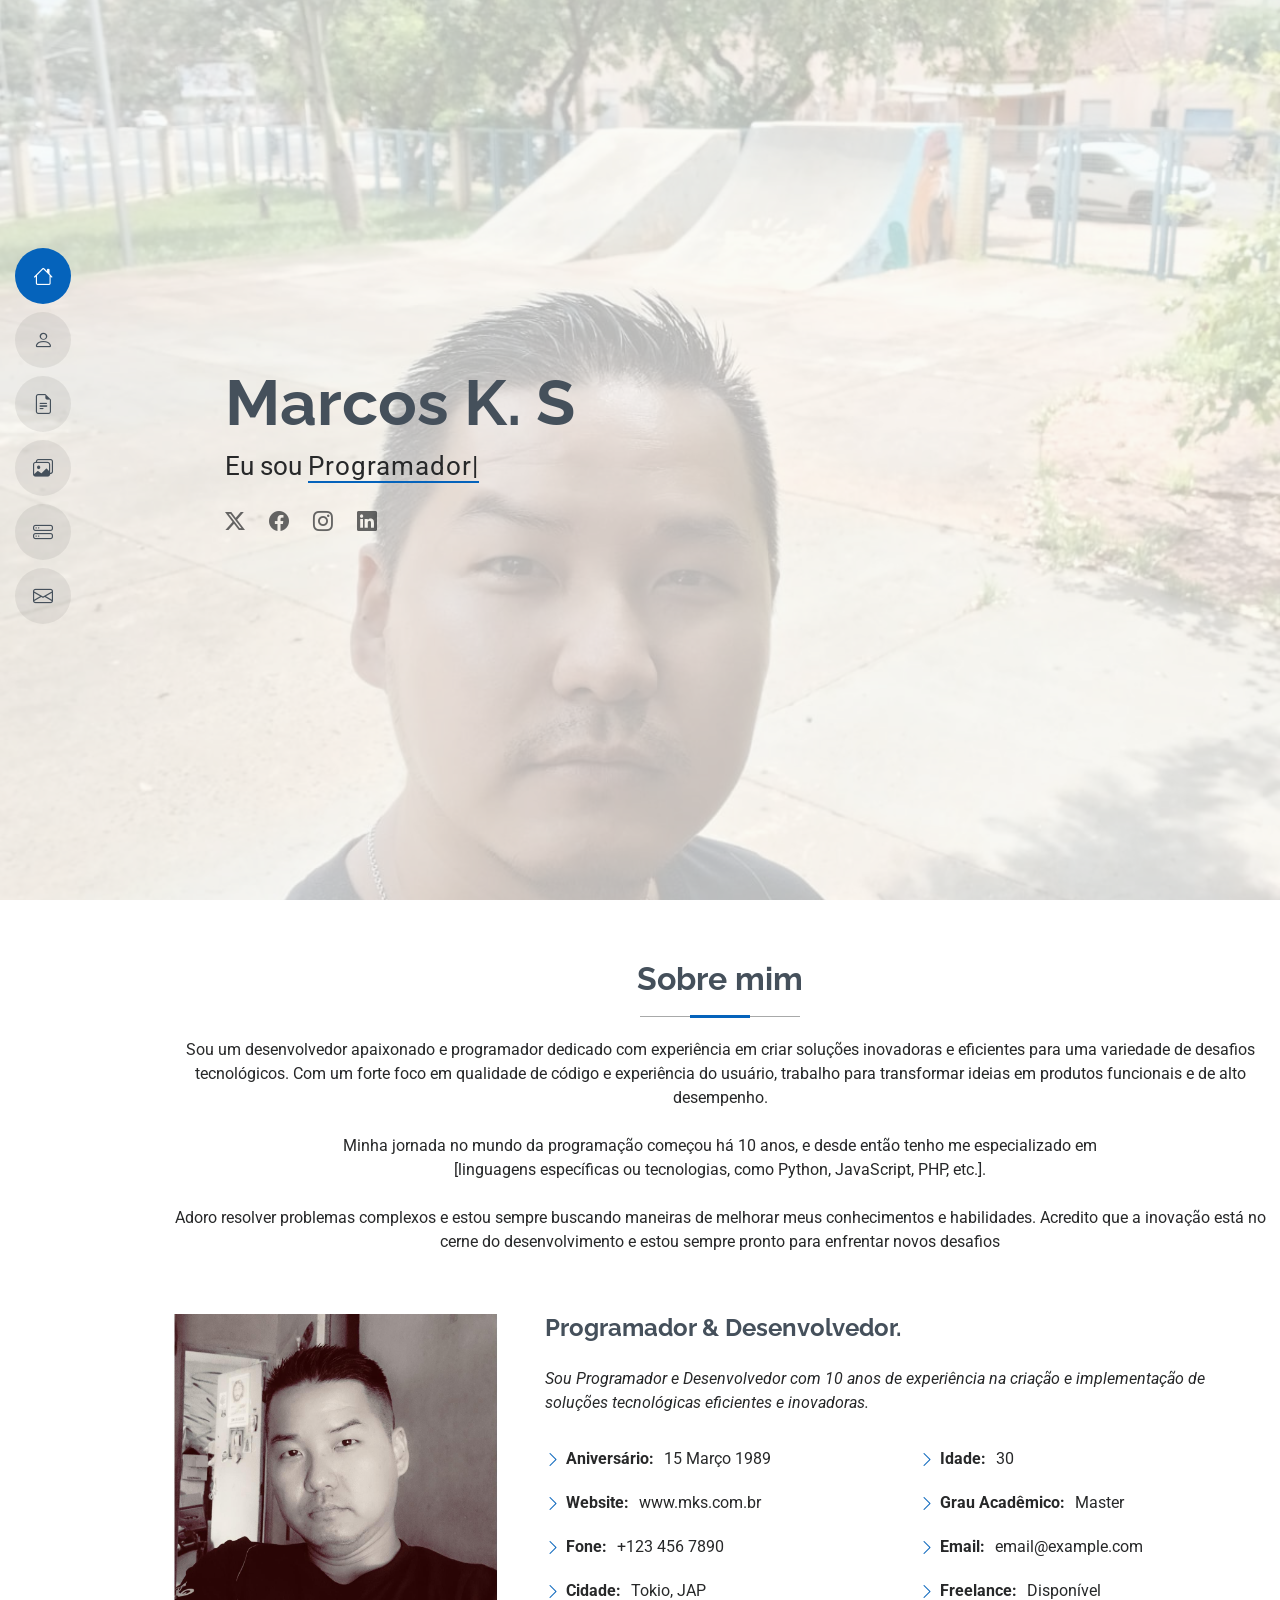
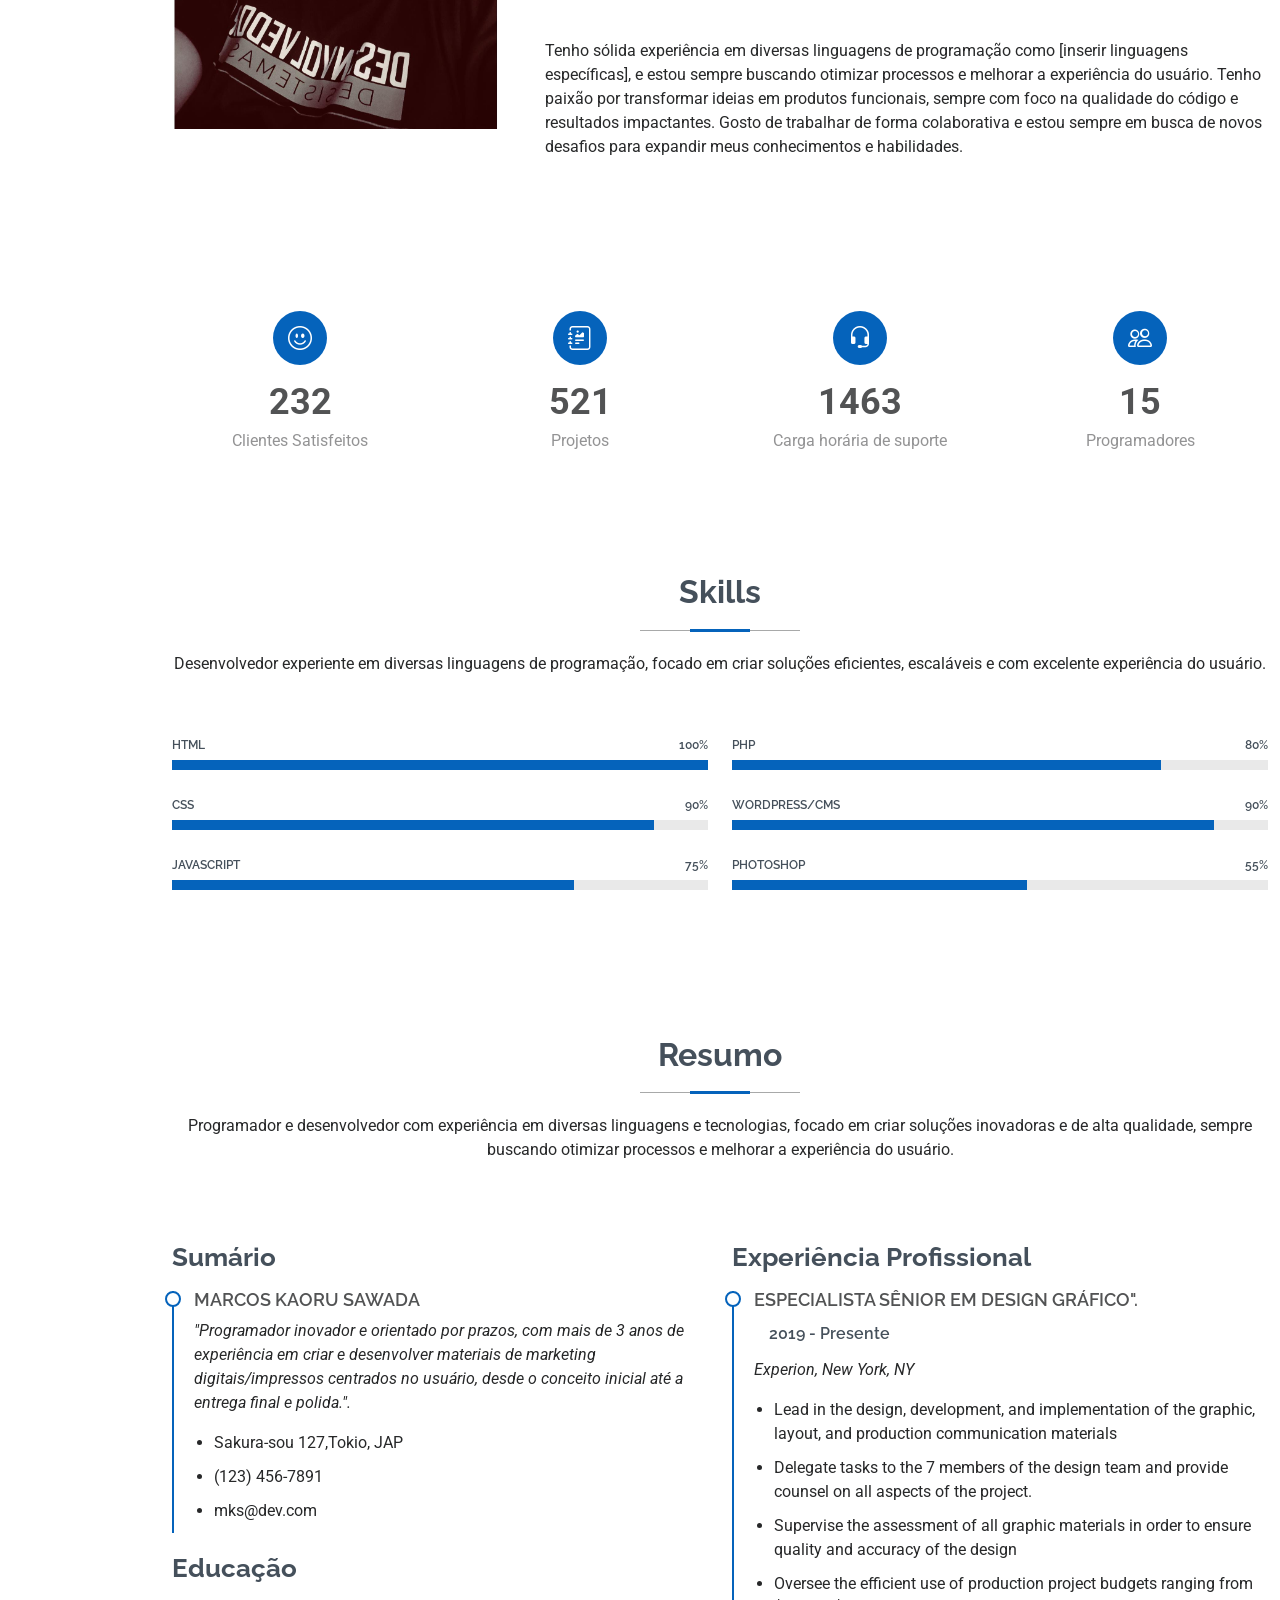
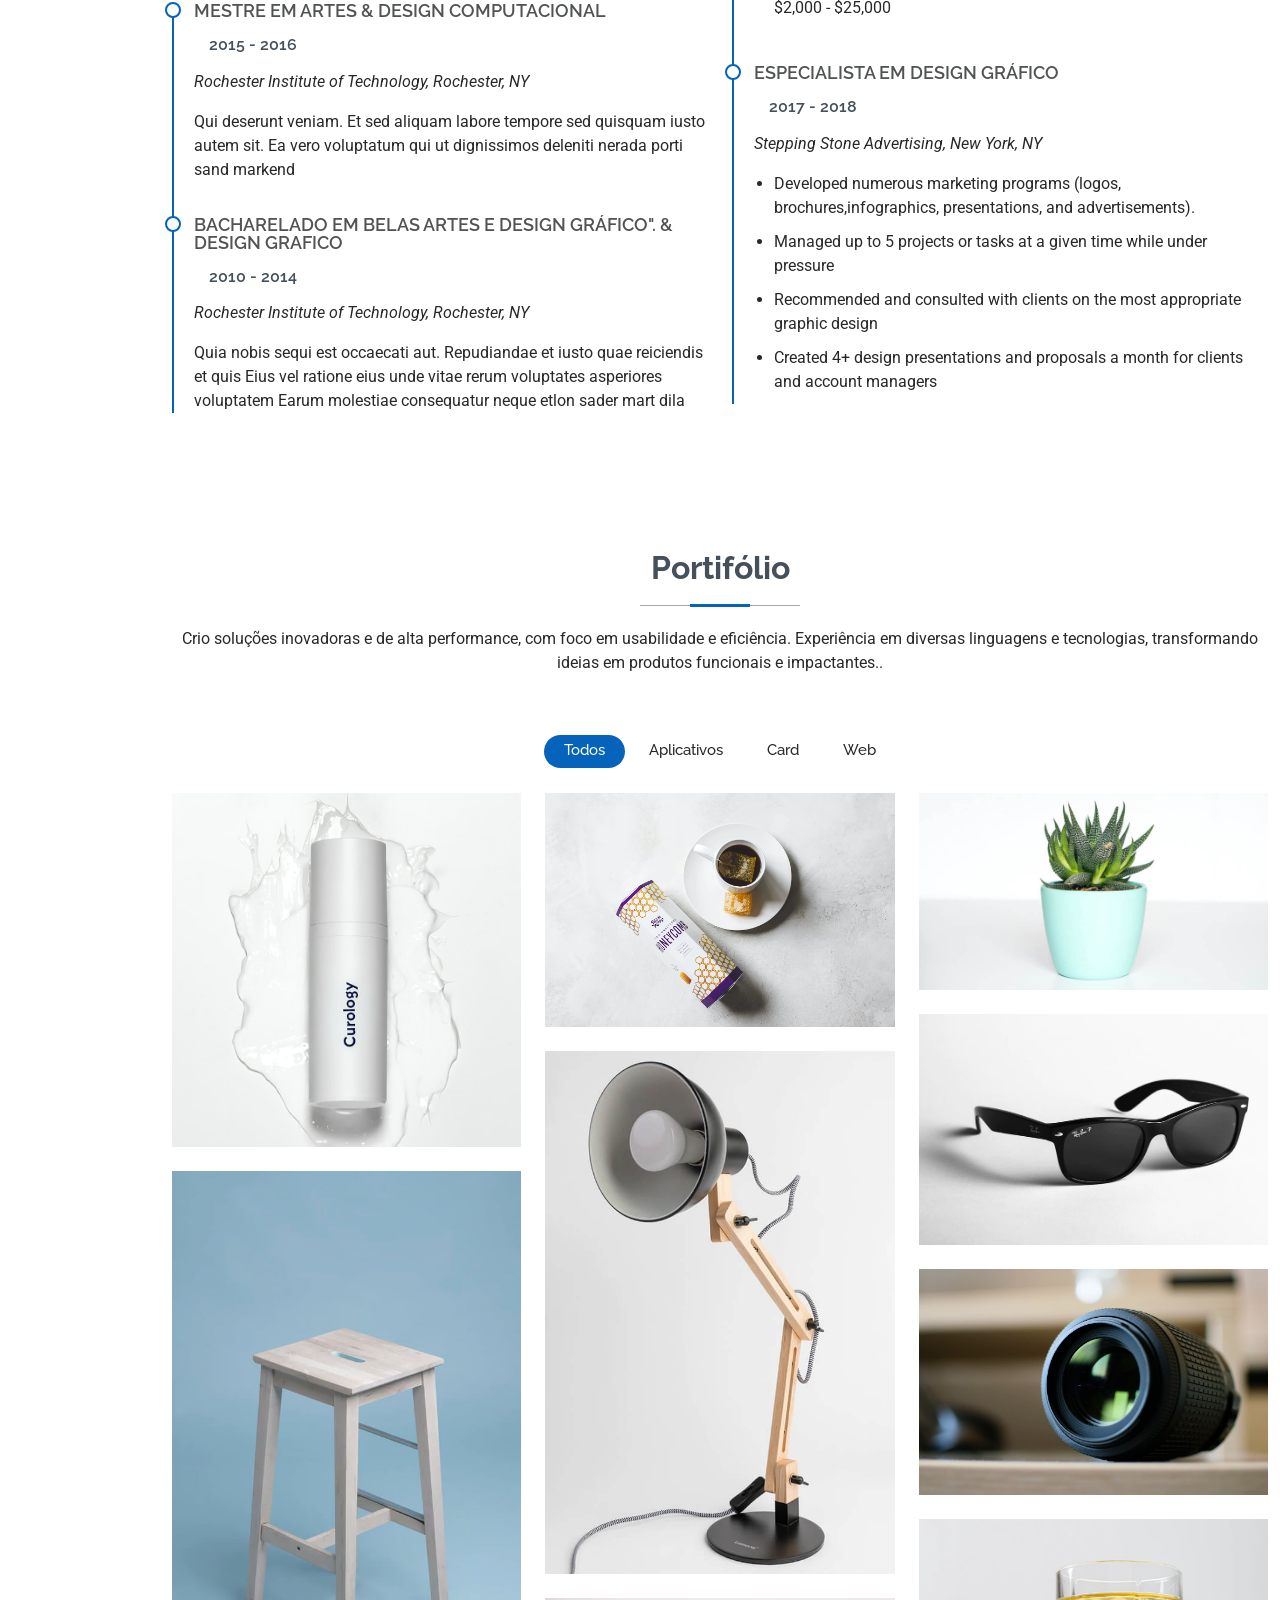
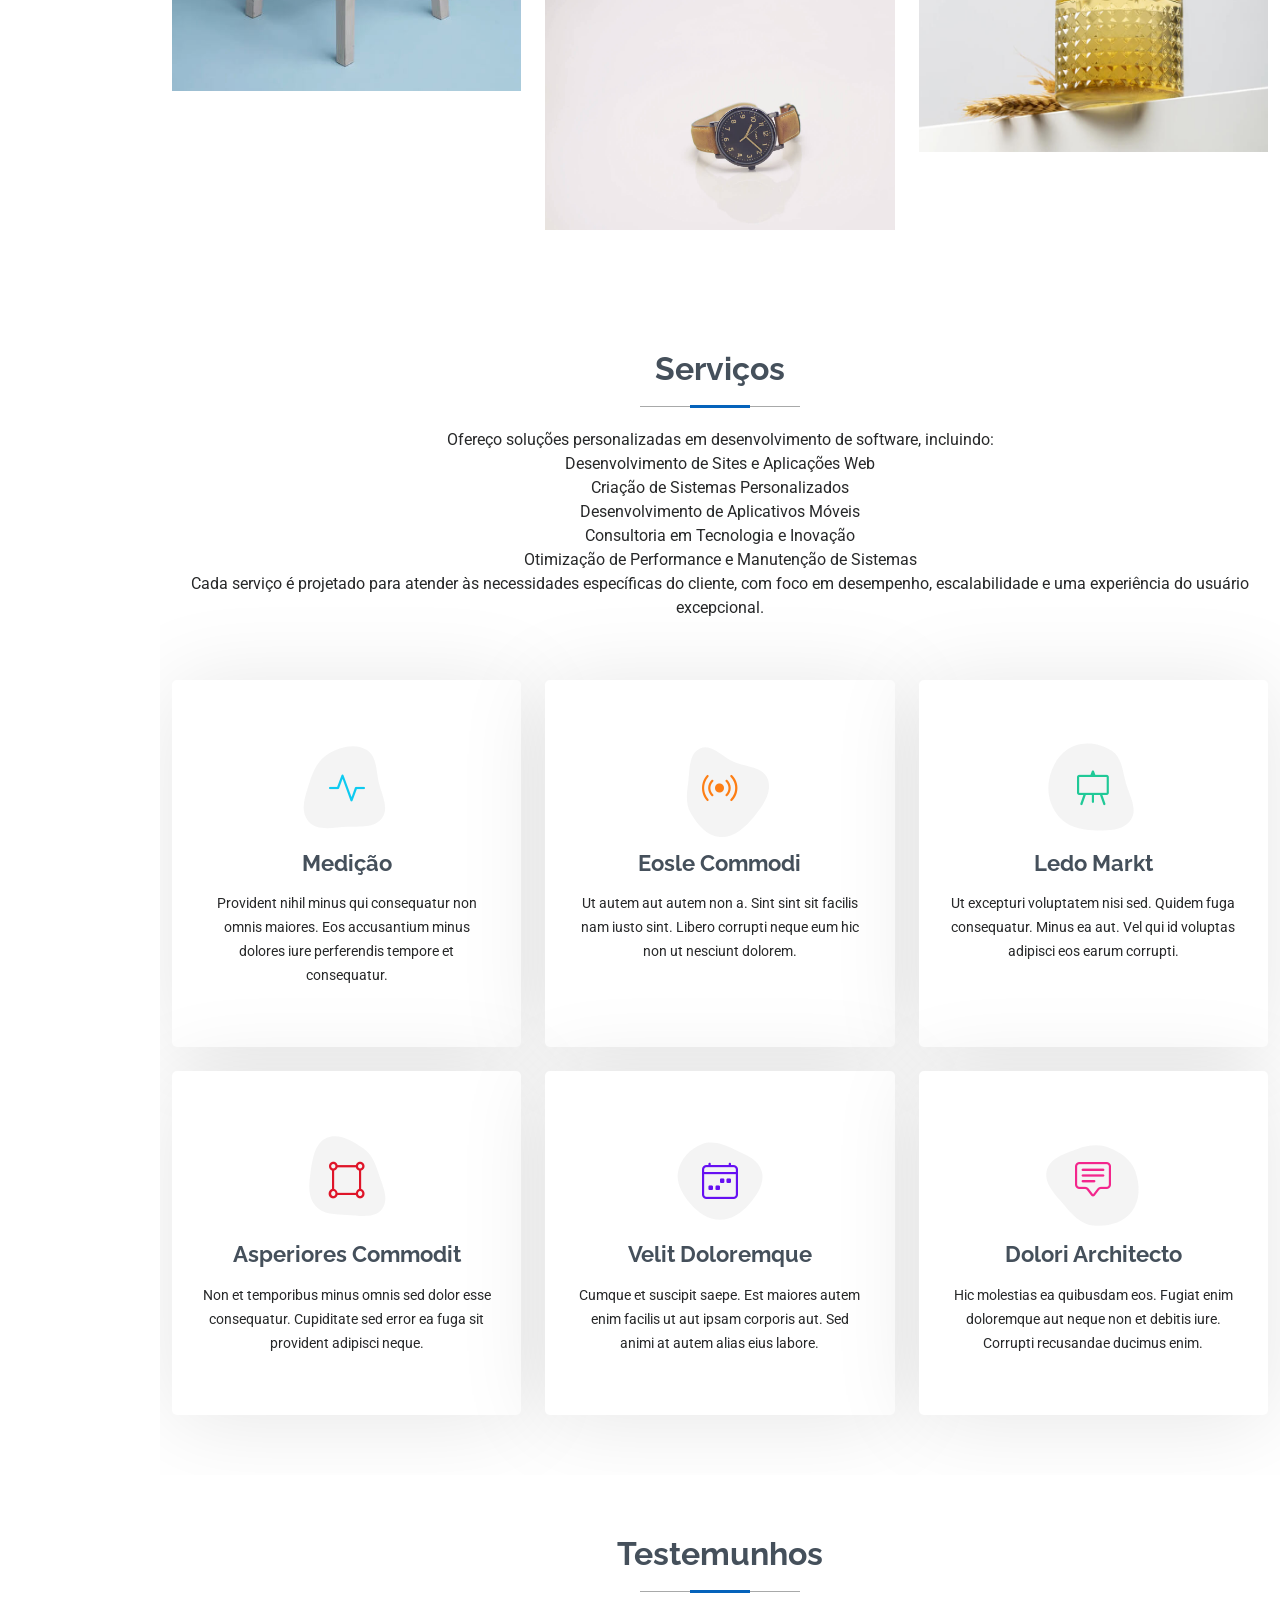
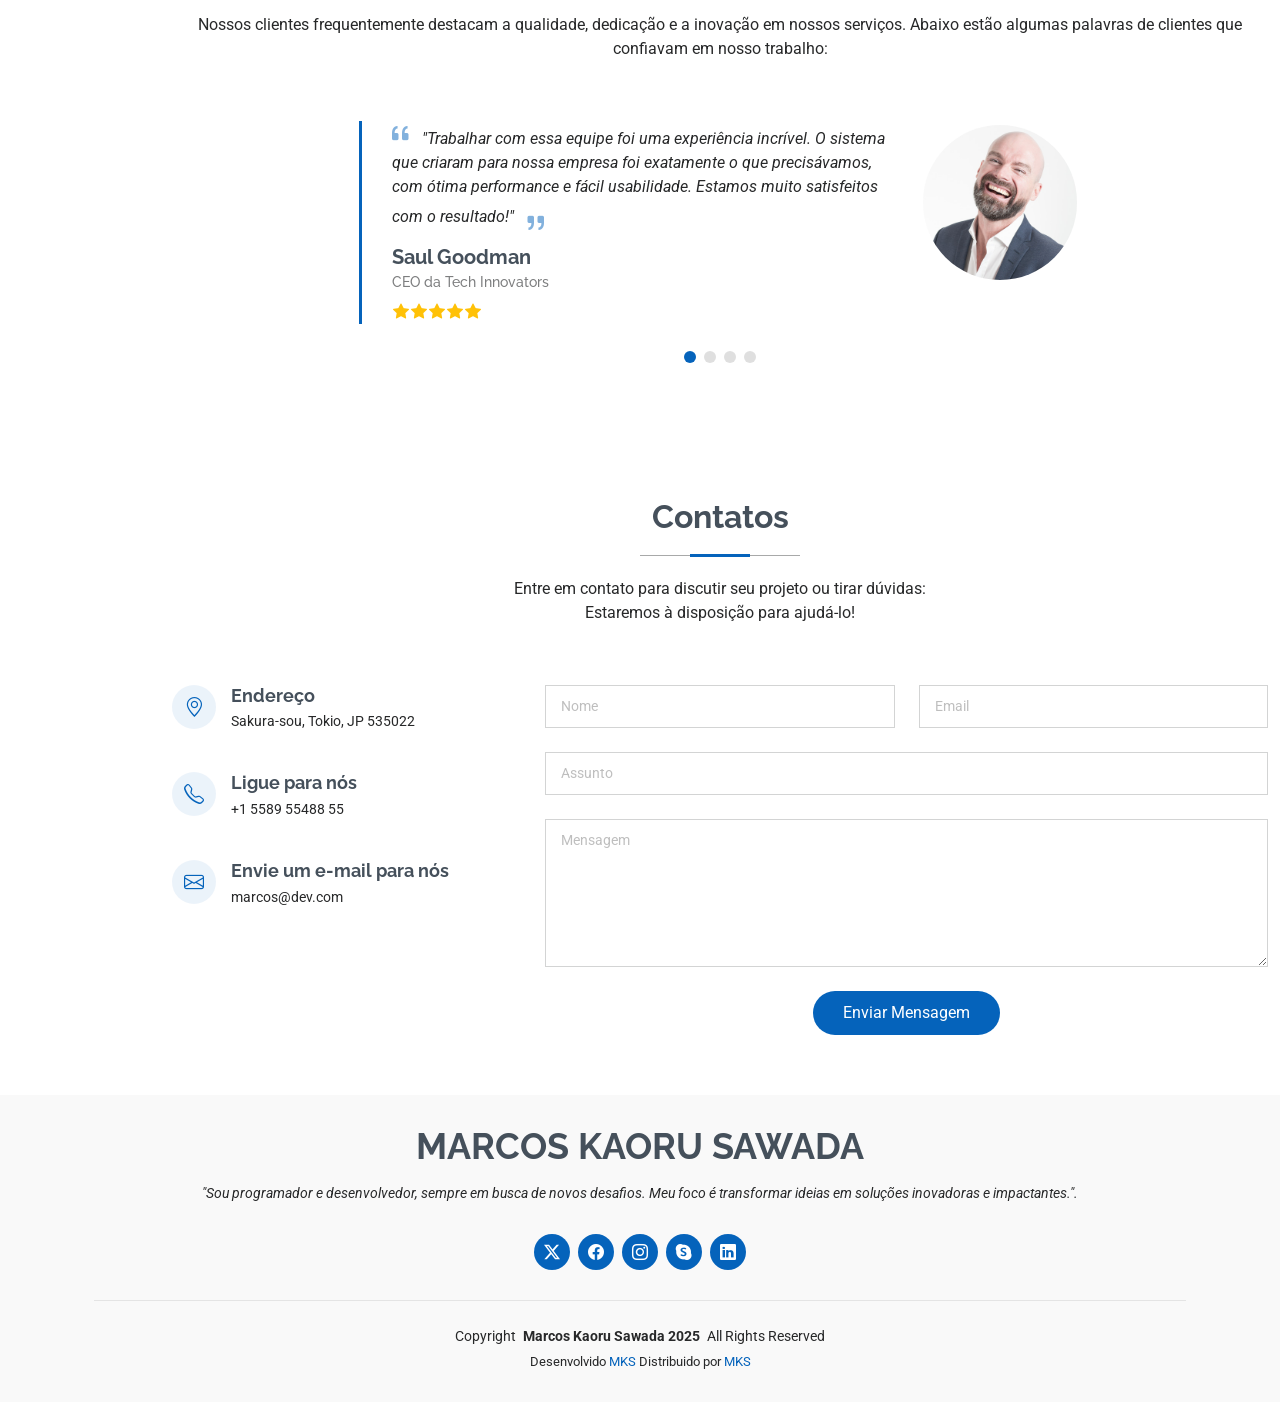
==== index.html @ 8cbbb72e "portifólio" ====
<!DOCTYPE html>
<html lang="en">

<head>
  <meta charset="utf-8">
  <meta content="width=device-width, initial-scale=1.0" name="viewport">
  <title>Index - MyResume Bootstrap Template</title>
  <meta content="" name="description">
  <meta content="" name="keywords">

  <!-- Favicons -->
  <link href="assets/img/favicon.png" rel="icon">
  <link href="assets/img/apple-touch-icon.png" rel="apple-touch-icon">

  <!-- Fonts -->
  <link href="https://fonts.googleapis.com" rel="preconnect">
  <link href="https://fonts.gstatic.com" rel="preconnect" crossorigin>
  <link href="https://fonts.googleapis.com/css2?family=Roboto:ital,wght@0,100;0,300;0,400;0,500;0,700;0,900;1,100;1,300;1,400;1,500;1,700;1,900&family=Poppins:ital,wght@0,100;0,200;0,300;0,400;0,500;0,600;0,700;0,800;0,900;1,100;1,200;1,300;1,400;1,500;1,600;1,700;1,800;1,900&family=Raleway:ital,wght@0,100;0,200;0,300;0,400;0,500;0,600;0,700;0,800;0,900;1,100;1,200;1,300;1,400;1,500;1,600;1,700;1,800;1,900&display=swap" rel="stylesheet">

  <!-- Vendor CSS Files -->
  <link href="assets/vendor/bootstrap/css/bootstrap.min.css" rel="stylesheet">
  <link href="assets/vendor/bootstrap-icons/bootstrap-icons.css" rel="stylesheet">
  <link href="assets/vendor/aos/aos.css" rel="stylesheet">
  <link href="assets/vendor/glightbox/css/glightbox.min.css" rel="stylesheet">
  <link href="assets/vendor/swiper/swiper-bundle.min.css" rel="stylesheet">

  <!-- Main CSS File -->
  <link href="assets/css/main.css" rel="stylesheet">

  <!-- =======================================================
  * Template Name: MyResume
  * Template URL: https://bootstrapmade.com/free-html-bootstrap-template-my-resume/
  * Updated: Jun 29 2024 with Bootstrap v5.3.3
  * Author: BootstrapMade.com
  * License: https://bootstrapmade.com/license/
  ======================================================== -->
</head>

<body class="index-page">

  <header id="header" class="header d-flex flex-column justify-content-center">

    <i class="header-toggle d-xl-none bi bi-list"></i>

    <nav id="navmenu" class="navmenu">
      <ul>
        <li><a href="#hero" class="active"><i class="bi bi-house navicon"></i><span>Inicio</span></a></li>
        <li><a href="#about"><i class="bi bi-person navicon"></i><span>Sobre</span></a></li>
        <li><a href="#resume"><i class="bi bi-file-earmark-text navicon"></i><span>Resumo</span></a></li>
        <li><a href="#portfolio"><i class="bi bi-images navicon"></i><span>Portifólio</span></a></li>
        <li><a href="#services"><i class="bi bi-hdd-stack navicon"></i><span>Serviços</span></a></li>
        <li><a href="#contact"><i class="bi bi-envelope navicon"></i><span>Contato</span></a></li>
      </ul>
    </nav>

  </header>

  <main class="main">

    <!-- Hero Section -->
    <section id="hero" class="hero section light-background">

      <!-- <img src="assets/img/hero-bg.jpg" alt=""> -->
      <img src="assets/img/6b2b930c-5bd4-4581-b3e0-b7bd6694814c.jfif" alt="">

      <div class="container" data-aos="zoom-out">
        <div class="row justify-content-center">
          <div class="col-lg-9">
            <h2>Marcos K. S</h2>
            <p>Eu sou <span class="typed" data-typed-items="Programador, Desenvolvedor, Engenheiro e Arquiteto de Software, Especialista em Inteligência Artificial">Designer</span><span class="typed-cursor typed-cursor--blink" aria-hidden="true"></span></p>
            <div class="social-links">
              <a href="#"><i class="bi bi-twitter-x"></i></a>
              <a href="#"><i class="bi bi-facebook"></i></a>
              <a href="#"><i class="bi bi-instagram"></i></a>
              <a href="#"><i class="bi bi-linkedin"></i></a>
            </div>
          </div>
        </div>
      </div>

    </section><!-- /Hero Section -->

    <!-- About Section -->
    <section id="about" class="about section">

      <!-- Section Title -->
      <div class="container section-title" data-aos="fade-up">
        <h2>Sobre mim</h2>
        <p>Sou um desenvolvedor apaixonado e programador dedicado com experiência em criar soluções inovadoras e eficientes para uma variedade de desafios tecnológicos. Com um forte foco em qualidade de código e experiência do usuário, trabalho para transformar ideias em produtos funcionais e de alto desempenho.

          <br><br>Minha jornada no mundo da programação começou há 10 anos, e desde então tenho me especializado em<br> [linguagens específicas ou tecnologias, como Python, JavaScript, PHP, etc.]. 
          <br><br>Adoro resolver problemas complexos e estou sempre buscando maneiras de melhorar meus conhecimentos e habilidades. Acredito que a inovação está no cerne do desenvolvimento e estou sempre pronto para enfrentar novos desafios</p>
      </div><!-- End Section Title -->

      <div class="container" data-aos="fade-up" data-aos-delay="100">

        <div class="row gy-4 justify-content-center">
          <div class="col-lg-4">
            <img src="assets/img/5bb7c355-c2b0-490b-9c5a-265a04ff4821.jfif" class="img-fluid" alt="">
          </div>
          <div class="col-lg-8 content">
            <h2>Programador &amp; Desenvolvedor.</h2>
            <p class="fst-italic py-3">
              Sou Programador e Desenvolvedor com 10 anos de experiência na criação e implementação de soluções tecnológicas eficientes e inovadoras.
            </p>
            <div class="row">
              <div class="col-lg-6">
                <ul>
                  <li><i class="bi bi-chevron-right"></i> <strong>Aniversário:</strong> <span>15 Março 1989</span></li>
                  <li><i class="bi bi-chevron-right"></i> <strong>Website:</strong> <span>www.mks.com.br</span></li>
                  <li><i class="bi bi-chevron-right"></i> <strong>Fone:</strong> <span>+123 456 7890</span></li>
                  <li><i class="bi bi-chevron-right"></i> <strong>Cidade:</strong> <span>Tokio, JAP</span></li>
                </ul>
              </div>
              <div class="col-lg-6">
                <ul>
                  <li><i class="bi bi-chevron-right"></i> <strong>Idade:</strong> <span>30</span></li>
                  <li><i class="bi bi-chevron-right"></i> <strong>Grau Acadêmico:</strong> <span>Master</span></li>
                  <li><i class="bi bi-chevron-right"></i> <strong>Email:</strong> <span>email@example.com</span></li>
                  <li><i class="bi bi-chevron-right"></i> <strong>Freelance:</strong> <span>Disponível</span></li>
                </ul>
              </div>
            </div>
            <p class="py-3">
              Tenho sólida experiência em diversas linguagens de programação como [inserir linguagens específicas], e estou sempre buscando otimizar processos e melhorar a experiência do usuário. Tenho paixão por transformar ideias em produtos funcionais, sempre com foco na qualidade do código e resultados impactantes. Gosto de trabalhar de forma colaborativa e estou sempre em busca de novos desafios para expandir meus conhecimentos e habilidades.
            </p>
          </div>
        </div>

      </div>

    </section><!-- /About Section -->

    <!-- Stats Section -->
    <section id="stats" class="stats section">

      <div class="container" data-aos="fade-up" data-aos-delay="100">

        <div class="row gy-4">

          <div class="col-lg-3 col-md-6 d-flex flex-column align-items-center">
            <i class="bi bi-emoji-smile"></i>
            <div class="stats-item">
              <span data-purecounter-start="0" data-purecounter-end="232" data-purecounter-duration="1" class="purecounter"></span>
              <p>Clientes Satisfeitos</p>
            </div>
          </div><!-- End Stats Item -->

          <div class="col-lg-3 col-md-6 d-flex flex-column align-items-center">
            <i class="bi bi-journal-richtext"></i>
            <div class="stats-item">
              <span data-purecounter-start="0" data-purecounter-end="521" data-purecounter-duration="1" class="purecounter"></span>
              <p>Projetos</p>
            </div>
          </div><!-- End Stats Item -->

          <div class="col-lg-3 col-md-6 d-flex flex-column align-items-center">
            <i class="bi bi-headset"></i>
            <div class="stats-item">
              <span data-purecounter-start="0" data-purecounter-end="1463" data-purecounter-duration="1" class="purecounter"></span>
              <p>Carga horária de suporte</p>
            </div>
          </div><!-- End Stats Item -->

          <div class="col-lg-3 col-md-6 d-flex flex-column align-items-center">
            <i class="bi bi-people"></i>
            <div class="stats-item">
              <span data-purecounter-start="0" data-purecounter-end="15" data-purecounter-duration="1" class="purecounter"></span>
              <p>Programadores</p>
            </div>
          </div><!-- End Stats Item -->

        </div>

      </div>

    </section><!-- /Stats Section -->

    <!-- Skills Section -->
    <section id="skills" class="skills section">

      <!-- Section Title -->
      <div class="container section-title" data-aos="fade-up">
        <h2>Skills</h2>
        <p>Desenvolvedor experiente em diversas linguagens de programação, focado em criar soluções eficientes, escaláveis e com excelente experiência do usuário.</p>
      </div><!-- End Section Title -->

      <div class="container" data-aos="fade-up" data-aos-delay="100">

        <div class="row skills-content skills-animation">

          <div class="col-lg-6">

            <div class="progress">
              <span class="skill"><span>HTML</span> <i class="val">100%</i></span>
              <div class="progress-bar-wrap">
                <div class="progress-bar" role="progressbar" aria-valuenow="100" aria-valuemin="0" aria-valuemax="100"></div>
              </div>
            </div><!-- End Skills Item -->

            <div class="progress">
              <span class="skill"><span>CSS</span> <i class="val">90%</i></span>
              <div class="progress-bar-wrap">
                <div class="progress-bar" role="progressbar" aria-valuenow="90" aria-valuemin="0" aria-valuemax="100"></div>
              </div>
            </div><!-- End Skills Item -->

            <div class="progress">
              <span class="skill"><span>JavaScript</span> <i class="val">75%</i></span>
              <div class="progress-bar-wrap">
                <div class="progress-bar" role="progressbar" aria-valuenow="75" aria-valuemin="0" aria-valuemax="100"></div>
              </div>
            </div><!-- End Skills Item -->

          </div>

          <div class="col-lg-6">

            <div class="progress">
              <span class="skill"><span>PHP</span> <i class="val">80%</i></span>
              <div class="progress-bar-wrap">
                <div class="progress-bar" role="progressbar" aria-valuenow="80" aria-valuemin="0" aria-valuemax="100"></div>
              </div>
            </div><!-- End Skills Item -->

            <div class="progress">
              <span class="skill"><span>WordPress/CMS</span> <i class="val">90%</i></span>
              <div class="progress-bar-wrap">
                <div class="progress-bar" role="progressbar" aria-valuenow="90" aria-valuemin="0" aria-valuemax="100"></div>
              </div>
            </div><!-- End Skills Item -->

            <div class="progress">
              <span class="skill"><span>Photoshop</span> <i class="val">55%</i></span>
              <div class="progress-bar-wrap">
                <div class="progress-bar" role="progressbar" aria-valuenow="55" aria-valuemin="0" aria-valuemax="100"></div>
              </div>
            </div><!-- End Skills Item -->

          </div>

        </div>

      </div>

    </section><!-- /Skills Section -->

    <!-- Resume Section -->
    <section id="resume" class="resume section">

      <!-- Section Title -->
      <div class="container section-title" data-aos="fade-up">
        <h2>Resumo</h2>
        <p>Programador e desenvolvedor com experiência em diversas linguagens e tecnologias, focado em criar soluções inovadoras e de alta qualidade, sempre buscando otimizar processos e melhorar a experiência do usuário.</p>
      </div><!-- End Section Title -->

      <div class="container">

        <div class="row">

          <div class="col-lg-6" data-aos="fade-up" data-aos-delay="100">
            <h3 class="resume-title">Sumário</h3>

            <div class="resume-item pb-0">
              <h4>Marcos Kaoru Sawada</h4>
              <p><em>"Programador inovador e orientado por prazos, com mais de 3 anos de experiência em criar e desenvolver materiais de marketing digitais/impressos centrados no usuário, desde o conceito inicial até a entrega final e polida.".</em></p>
              <ul>
                <li>Sakura-sou 127,Tokio, JAP</li>
                <li>(123) 456-7891</li>
                <li>mks@dev.com</li>
              </ul>
            </div><!-- Edn Resume Item -->

            <h3 class="resume-title">Educação</h3>
            <div class="resume-item">
              <h4>Mestre em Artes &amp; Design Computacional</h4>
              <h5>2015 - 2016</h5>
              <p><em>Rochester Institute of Technology, Rochester, NY</em></p>
              <p>Qui deserunt veniam. Et sed aliquam labore tempore sed quisquam iusto autem sit. Ea vero voluptatum qui ut dignissimos deleniti nerada porti sand markend</p>
            </div><!-- Edn Resume Item -->

            <div class="resume-item">
              <h4>Bacharelado em Belas Artes e Design Gráfico". &amp; Design Grafico</h4>
              <h5>2010 - 2014</h5>
              <p><em>Rochester Institute of Technology, Rochester, NY</em></p>
              <p>Quia nobis sequi est occaecati aut. Repudiandae et iusto quae reiciendis et quis Eius vel ratione eius unde vitae rerum voluptates asperiores voluptatem Earum molestiae consequatur neque etlon sader mart dila</p>
            </div><!-- Edn Resume Item -->

          </div>

          <div class="col-lg-6" data-aos="fade-up" data-aos-delay="200">
            <h3 class="resume-title">Experiência Profissional</h3>
            <div class="resume-item">
              <h4>Especialista Sênior em Design Gráfico".</h4>
              <h5>2019 - Presente</h5>
              <p><em>Experion, New York, NY </em></p>
              <ul>
                <li>Lead in the design, development, and implementation of the graphic, layout, and production communication materials</li>
                <li>Delegate tasks to the 7 members of the design team and provide counsel on all aspects of the project. </li>
                <li>Supervise the assessment of all graphic materials in order to ensure quality and accuracy of the design</li>
                <li>Oversee the efficient use of production project budgets ranging from $2,000 - $25,000</li>
              </ul>
            </div><!-- Edn Resume Item -->

            <div class="resume-item">
              <h4>Especialista em Design Gráfico</h4>
              <h5>2017 - 2018</h5>
              <p><em>Stepping Stone Advertising, New York, NY</em></p>
              <ul>
                <li>Developed numerous marketing programs (logos, brochures,infographics, presentations, and advertisements).</li>
                <li>Managed up to 5 projects or tasks at a given time while under pressure</li>
                <li>Recommended and consulted with clients on the most appropriate graphic design</li>
                <li>Created 4+ design presentations and proposals a month for clients and account managers</li>
              </ul>
            </div><!-- Edn Resume Item -->

          </div>

        </div>

      </div>

    </section><!-- /Resume Section -->

    <!-- Portfolio Section -->
    <section id="portfolio" class="portfolio section">

      <!-- Section Title -->
      <div class="container section-title" data-aos="fade-up">
        <h2>Portifólio</h2>
        <p>Crio soluções inovadoras e de alta performance, com foco em usabilidade e eficiência. Experiência em diversas linguagens e tecnologias, transformando ideias em produtos funcionais e impactantes..</p>
      </div><!-- End Section Title -->

      <div class="container">

        <div class="isotope-layout" data-default-filter="*" data-layout="masonry" data-sort="original-order">

          <ul class="portfolio-filters isotope-filters" data-aos="fade-up" data-aos-delay="100">
            <li data-filter="*" class="filter-active">Todos</li>
            <li data-filter=".filter-app">Aplicativos</li>
            <li data-filter=".filter-product">Card</li>
            <li data-filter=".filter-branding">Web</li>
          </ul><!-- End Portfolio Filters -->

          <div class="row gy-4 isotope-container" data-aos="fade-up" data-aos-delay="200">

            <div class="col-lg-4 col-md-6 portfolio-item isotope-item filter-app">
              <img src="assets/img/masonry-portfolio/masonry-portfolio-1.jpg" class="img-fluid" alt="">
              <div class="portfolio-info">
                <h4>App 1</h4>
                <p>Lorem ipsum, dolor sit</p>
                <a href="assets/img/masonry-portfolio/masonry-portfolio-1.jpg" title="App 1" data-gallery="portfolio-gallery-app" class="glightbox preview-link"><i class="bi bi-zoom-in"></i></a>
                <a href="portfolio-details.html" title="More Details" class="details-link"><i class="bi bi-link-45deg"></i></a>
              </div>
            </div><!-- End Portfolio Item -->

            <div class="col-lg-4 col-md-6 portfolio-item isotope-item filter-product">
              <img src="assets/img/masonry-portfolio/masonry-portfolio-2.jpg" class="img-fluid" alt="">
              <div class="portfolio-info">
                <h4>Product 1</h4>
                <p>Lorem ipsum, dolor sit</p>
                <a href="assets/img/masonry-portfolio/masonry-portfolio-2.jpg" title="Product 1" data-gallery="portfolio-gallery-product" class="glightbox preview-link"><i class="bi bi-zoom-in"></i></a>
                <a href="portfolio-details.html" title="More Details" class="details-link"><i class="bi bi-link-45deg"></i></a>
              </div>
            </div><!-- End Portfolio Item -->

            <div class="col-lg-4 col-md-6 portfolio-item isotope-item filter-branding">
              <img src="assets/img/masonry-portfolio/masonry-portfolio-3.jpg" class="img-fluid" alt="">
              <div class="portfolio-info">
                <h4>Branding 1</h4>
                <p>Lorem ipsum, dolor sit</p>
                <a href="assets/img/masonry-portfolio/masonry-portfolio-3.jpg" title="Branding 1" data-gallery="portfolio-gallery-branding" class="glightbox preview-link"><i class="bi bi-zoom-in"></i></a>
                <a href="portfolio-details.html" title="More Details" class="details-link"><i class="bi bi-link-45deg"></i></a>
              </div>
            </div><!-- End Portfolio Item -->

            <div class="col-lg-4 col-md-6 portfolio-item isotope-item filter-app">
              <img src="assets/img/masonry-portfolio/masonry-portfolio-4.jpg" class="img-fluid" alt="">
              <div class="portfolio-info">
                <h4>App 2</h4>
                <p>Lorem ipsum, dolor sit</p>
                <a href="assets/img/masonry-portfolio/masonry-portfolio-4.jpg" title="App 2" data-gallery="portfolio-gallery-app" class="glightbox preview-link"><i class="bi bi-zoom-in"></i></a>
                <a href="portfolio-details.html" title="More Details" class="details-link"><i class="bi bi-link-45deg"></i></a>
              </div>
            </div><!-- End Portfolio Item -->

            <div class="col-lg-4 col-md-6 portfolio-item isotope-item filter-product">
              <img src="assets/img/masonry-portfolio/masonry-portfolio-5.jpg" class="img-fluid" alt="">
              <div class="portfolio-info">
                <h4>Product 2</h4>
                <p>Lorem ipsum, dolor sit</p>
                <a href="assets/img/masonry-portfolio/masonry-portfolio-5.jpg" title="Product 2" data-gallery="portfolio-gallery-product" class="glightbox preview-link"><i class="bi bi-zoom-in"></i></a>
                <a href="portfolio-details.html" title="More Details" class="details-link"><i class="bi bi-link-45deg"></i></a>
              </div>
            </div><!-- End Portfolio Item -->

            <div class="col-lg-4 col-md-6 portfolio-item isotope-item filter-branding">
              <img src="assets/img/masonry-portfolio/masonry-portfolio-6.jpg" class="img-fluid" alt="">
              <div class="portfolio-info">
                <h4>Branding 2</h4>
                <p>Lorem ipsum, dolor sit</p>
                <a href="assets/img/masonry-portfolio/masonry-portfolio-6.jpg" title="Branding 2" data-gallery="portfolio-gallery-branding" class="glightbox preview-link"><i class="bi bi-zoom-in"></i></a>
                <a href="portfolio-details.html" title="More Details" class="details-link"><i class="bi bi-link-45deg"></i></a>
              </div>
            </div><!-- End Portfolio Item -->

            <div class="col-lg-4 col-md-6 portfolio-item isotope-item filter-app">
              <img src="assets/img/masonry-portfolio/masonry-portfolio-7.jpg" class="img-fluid" alt="">
              <div class="portfolio-info">
                <h4>App 3</h4>
                <p>Lorem ipsum, dolor sit</p>
                <a href="assets/img/masonry-portfolio/masonry-portfolio-7.jpg" title="App 3" data-gallery="portfolio-gallery-app" class="glightbox preview-link"><i class="bi bi-zoom-in"></i></a>
                <a href="portfolio-details.html" title="More Details" class="details-link"><i class="bi bi-link-45deg"></i></a>
              </div>
            </div><!-- End Portfolio Item -->

            <div class="col-lg-4 col-md-6 portfolio-item isotope-item filter-product">
              <img src="assets/img/masonry-portfolio/masonry-portfolio-8.jpg" class="img-fluid" alt="">
              <div class="portfolio-info">
                <h4>Product 3</h4>
                <p>Lorem ipsum, dolor sit</p>
                <a href="assets/img/masonry-portfolio/masonry-portfolio-8.jpg" title="Product 3" data-gallery="portfolio-gallery-product" class="glightbox preview-link"><i class="bi bi-zoom-in"></i></a>
                <a href="portfolio-details.html" title="More Details" class="details-link"><i class="bi bi-link-45deg"></i></a>
              </div>
            </div><!-- End Portfolio Item -->

            <div class="col-lg-4 col-md-6 portfolio-item isotope-item filter-branding">
              <img src="assets/img/masonry-portfolio/masonry-portfolio-9.jpg" class="img-fluid" alt="">
              <div class="portfolio-info">
                <h4>Branding 3</h4>
                <p>Lorem ipsum, dolor sit</p>
                <a href="assets/img/masonry-portfolio/masonry-portfolio-9.jpg" title="Branding 2" data-gallery="portfolio-gallery-branding" class="glightbox preview-link"><i class="bi bi-zoom-in"></i></a>
                <a href="portfolio-details.html" title="More Details" class="details-link"><i class="bi bi-link-45deg"></i></a>
              </div>
            </div><!-- End Portfolio Item -->

          </div><!-- End Portfolio Container -->

        </div>

      </div>

    </section><!-- /Portfolio Section -->

    <!-- Services Section -->
    <section id="services" class="services section">

      <!-- Section Title -->
      <div class="container section-title" data-aos="fade-up">
        <h2>Serviços</h2>
        <p>Ofereço soluções personalizadas em desenvolvimento de software, incluindo:

          <br>Desenvolvimento de Sites e Aplicações Web
          
          <br>Criação de Sistemas Personalizados
          
          <br>Desenvolvimento de Aplicativos Móveis
          
          <br>Consultoria em Tecnologia e Inovação
          
          <br>Otimização de Performance e Manutenção de Sistemas
          
          <br>Cada serviço é projetado para atender às necessidades específicas do cliente, com foco em desempenho, escalabilidade e uma experiência do usuário excepcional.</p>
      </div><!-- End Section Title -->

      <div class="container">

        <div class="row gy-4">

          <div class="col-lg-4 col-md-6" data-aos="fade-up" data-aos-delay="100">
            <div class="service-item item-cyan position-relative">
              <div class="icon">
                <svg width="100" height="100" viewBox="0 0 600 600" xmlns="http://www.w3.org/2000/svg">
                  <path stroke="none" stroke-width="0" fill="#f5f5f5" d="M300,521.0016835830174C376.1290562159157,517.8887921683347,466.0731472004068,529.7835943286574,510.70327084640275,468.03025145048787C554.3714126377745,407.6079735673963,508.03601936045806,328.9844924480964,491.2728898941984,256.3432110539036C474.5976632858925,184.082847569629,479.9380746630129,96.60480741107993,416.23090153303,58.64404602377083C348.86323505073057,18.502131276798302,261.93793281208167,40.57373210992963,193.5410806939664,78.93577620505333C130.42746243093433,114.334589627462,98.30271207620316,179.96522072025542,76.75703585869454,249.04625023123273C51.97151888228291,328.5150500222984,13.704378332031375,421.85034740162234,66.52175969318436,486.19268352777647C119.04800174914682,550.1803526380478,217.28368757567262,524.383925680826,300,521.0016835830174"></path>
                </svg>
                <i class="bi bi-activity"></i>
              </div>
              <a href="#" class="stretched-link">
                <h3>Medição</h3>
              </a>
              <p>Provident nihil minus qui consequatur non omnis maiores. Eos accusantium minus dolores iure perferendis tempore et consequatur.</p>
            </div>
          </div><!-- End Service Item -->

          <div class="col-lg-4 col-md-6" data-aos="fade-up" data-aos-delay="200">
            <div class="service-item item-orange position-relative">
              <div class="icon">
                <svg width="100" height="100" viewBox="0 0 600 600" xmlns="http://www.w3.org/2000/svg">
                  <path stroke="none" stroke-width="0" fill="#f5f5f5" d="M300,582.0697525312426C382.5290701553225,586.8405444964366,449.9789794690241,525.3245884688669,502.5850820975895,461.55621195738473C556.606425686781,396.0723002908107,615.8543463187945,314.28637112970534,586.6730223649479,234.56875336149918C558.9533121215079,158.8439757836574,454.9685369536778,164.00468322053177,381.49747125262974,130.76875717737553C312.15926192815925,99.40240125094834,248.97055460311594,18.661163978235184,179.8680185752513,50.54337015887873C110.5421016452524,82.52863877960104,119.82277516462835,180.83849132639028,109.12597500060166,256.43424936330496C100.08760227029461,320.3096726198365,92.17705696193138,384.0621239912766,124.79988738764834,439.7174275375508C164.83382741302287,508.01625554203684,220.96474134820875,577.5009287672846,300,582.0697525312426"></path>
                </svg>
                <i class="bi bi-broadcast"></i>
              </div>
              <a href="#" class="stretched-link">
                <h3>Eosle Commodi</h3>
              </a>
              <p>Ut autem aut autem non a. Sint sint sit facilis nam iusto sint. Libero corrupti neque eum hic non ut nesciunt dolorem.</p>
            </div>
          </div><!-- End Service Item -->

          <div class="col-lg-4 col-md-6" data-aos="fade-up" data-aos-delay="300">
            <div class="service-item item-teal position-relative">
              <div class="icon">
                <svg width="100" height="100" viewBox="0 0 600 600" xmlns="http://www.w3.org/2000/svg">
                  <path stroke="none" stroke-width="0" fill="#f5f5f5" d="M300,541.5067337569781C382.14930387511276,545.0595476570109,479.8736841581634,548.3450877840088,526.4010558755058,480.5488172755941C571.5218469581645,414.80211281144784,517.5187510058486,332.0715597781072,496.52539010469104,255.14436215662573C477.37192572678356,184.95920475031193,473.57363656557914,105.61284051026155,413.0603344069578,65.22779650032875C343.27470386102294,18.654635553484475,251.2091493199835,5.337323636656869,175.0934190732945,40.62881213300186C97.87086631185822,76.43348514350839,51.98124368387456,156.15599469081315,36.44837278890362,239.84606092416172C21.716077023791087,319.22268207091537,43.775223500013084,401.1760424656574,96.891909868211,461.97329694683043C147.22146801428983,519.5804099606455,223.5754009179313,538.201503339737,300,541.5067337569781"></path>
                </svg>
                <i class="bi bi-easel"></i>
              </div>
              <a href="#" class="stretched-link">
                <h3>Ledo Markt</h3>
              </a>
              <p>Ut excepturi voluptatem nisi sed. Quidem fuga consequatur. Minus ea aut. Vel qui id voluptas adipisci eos earum corrupti.</p>
            </div>
          </div><!-- End Service Item -->

          <div class="col-lg-4 col-md-6" data-aos="fade-up" data-aos-delay="400">
            <div class="service-item item-red position-relative">
              <div class="icon">
                <svg width="100" height="100" viewBox="0 0 600 600" xmlns="http://www.w3.org/2000/svg">
                  <path stroke="none" stroke-width="0" fill="#f5f5f5" d="M300,503.46388370962813C374.79870501325706,506.71871716319447,464.8034551963731,527.1746412648533,510.4981551193396,467.86667711651364C555.9287308511215,408.9015244558933,512.6030010748507,327.5744911775523,490.211057578863,256.5855673507754C471.097692560561,195.9906835881958,447.69079081568157,138.11976852964426,395.19560036434837,102.3242989838813C329.3053358748298,57.3949838291264,248.02791733380457,8.279543830951368,175.87071277845988,42.242879143198664C103.41431057327972,76.34704239035025,93.79494320519305,170.9812938413882,81.28167332365135,250.07896920659033C70.17666984294237,320.27484674793965,64.84698225790005,396.69656628748305,111.28512138212992,450.4950937839243C156.20124167950087,502.5303643271138,231.32542653798444,500.4755392045468,300,503.46388370962813"></path>
                </svg>
                <i class="bi bi-bounding-box-circles"></i>
              </div>
              <a href="#" class="stretched-link">
                <h3>Asperiores Commodit</h3>
              </a>
              <p>Non et temporibus minus omnis sed dolor esse consequatur. Cupiditate sed error ea fuga sit provident adipisci neque.</p>
              <a href="#" class="stretched-link"></a>
            </div>
          </div><!-- End Service Item -->

          <div class="col-lg-4 col-md-6" data-aos="fade-up" data-aos-delay="500">
            <div class="service-item item-indigo position-relative">
              <div class="icon">
                <svg width="100" height="100" viewBox="0 0 600 600" xmlns="http://www.w3.org/2000/svg">
                  <path stroke="none" stroke-width="0" fill="#f5f5f5" d="M300,532.3542879108572C369.38199826031484,532.3153073249985,429.10787420159085,491.63046689027357,474.5244479745417,439.17860296908856C522.8885846962883,383.3225815378663,569.1668002868075,314.3205725914397,550.7432151929288,242.7694973846089C532.6665558377875,172.5657663291529,456.2379748765914,142.6223662098291,390.3689995646985,112.34683881706744C326.66090330228417,83.06452184765237,258.84405631176094,53.51806209861945,193.32584062364296,78.48882559362697C121.61183558270385,105.82097193414197,62.805066853699245,167.19869350419734,48.57481801355237,242.6138429142374C34.843463184063346,315.3850353017275,76.69343916112496,383.4422959591041,125.22947124332185,439.3748458443577C170.7312796277747,491.8107796887764,230.57421082200815,532.3932930995766,300,532.3542879108572"></path>
                </svg>
                <i class="bi bi-calendar4-week icon"></i>
              </div>
              <a href="#" class="stretched-link">
                <h3>Velit Doloremque</h3>
              </a>
              <p>Cumque et suscipit saepe. Est maiores autem enim facilis ut aut ipsam corporis aut. Sed animi at autem alias eius labore.</p>
              <a href="#" class="stretched-link"></a>
            </div>
          </div><!-- End Service Item -->

          <div class="col-lg-4 col-md-6" data-aos="fade-up" data-aos-delay="600">
            <div class="service-item item-pink position-relative">
              <div class="icon">
                <svg width="100" height="100" viewBox="0 0 600 600" xmlns="http://www.w3.org/2000/svg">
                  <path stroke="none" stroke-width="0" fill="#f5f5f5" d="M300,566.797414625762C385.7384707136149,576.1784315230908,478.7894351017131,552.8928747891023,531.9192734346935,484.94944893311C584.6109503024035,417.5663521118492,582.489472248146,322.67544863468447,553.9536738515405,242.03673114598146C529.1557734026468,171.96086150256528,465.24506316201064,127.66468636344209,395.9583748389544,100.7403814666027C334.2173773831606,76.7482773500951,269.4350130405921,84.62216499799875,207.1952322260088,107.2889140133804C132.92018162631612,134.33871894543012,41.79353780512637,160.00259165414826,22.644507872594943,236.69541883565114C3.319112789854554,314.0945973066697,72.72355303640163,379.243833228382,124.04198916343866,440.3218312028393C172.9286146004772,498.5055451809895,224.45579914871206,558.5317968840102,300,566.797414625762"></path>
                </svg>
                <i class="bi bi-chat-square-text"></i>
              </div>
              <a href="#" class="stretched-link">
                <h3>Dolori Architecto</h3>
              </a>
              <p>Hic molestias ea quibusdam eos. Fugiat enim doloremque aut neque non et debitis iure. Corrupti recusandae ducimus enim.</p>
              <a href="#" class="stretched-link"></a>
            </div>
          </div><!-- End Service Item -->

        </div>

      </div>

    </section><!-- /Services Section -->

    <!-- Testimonials Section -->
    <section id="testimonials" class="testimonials section">

      <!-- Section Title -->
      <div class="container section-title" data-aos="fade-up">
        <h2>Testemunhos</h2>
        <p>Nossos clientes frequentemente destacam a qualidade, dedicação e a inovação em nossos serviços. Abaixo estão algumas palavras de clientes que confiavam em nosso trabalho:</p>
      </div><!-- End Section Title -->

      <div class="container" data-aos="fade-up" data-aos-delay="100">

        <div class="swiper init-swiper">
          <script type="application/json" class="swiper-config">
            {
              "loop": true,
              "speed": 600,
              "autoplay": {
                "delay": 5000
              },
              "slidesPerView": "auto",
              "pagination": {
                "el": ".swiper-pagination",
                "type": "bullets",
                "clickable": true
              }
            }
          </script>
          <div class="swiper-wrapper">

            <div class="swiper-slide">
              <div class="testimonial-item">
                <div class="row gy-4 justify-content-center">
                  <div class="col-lg-6">
                    <div class="testimonial-content">
                      <p>
                        <i class="bi bi-quote quote-icon-left"></i>
                        <span>"Trabalhar com essa equipe foi uma experiência incrível. O sistema que criaram para nossa empresa foi exatamente o que precisávamos, com ótima performance e fácil usabilidade. Estamos muito satisfeitos com o resultado!"</span>
                        <i class="bi bi-quote quote-icon-right"></i>
                      </p>
                      <h3>Saul Goodman</h3>
                      <h4> CEO da Tech Innovators</h4>
                      <div class="stars">
                        <i class="bi bi-star-fill"></i><i class="bi bi-star-fill"></i><i class="bi bi-star-fill"></i><i class="bi bi-star-fill"></i><i class="bi bi-star-fill"></i>
                      </div>
                    </div>
                  </div>
                  <div class="col-lg-2 text-center">
                    <img src="assets/img/testimonials/testimonials-1.jpg" class="img-fluid testimonial-img" alt="">
                  </div>
                </div>
              </div>
            </div><!-- End testimonial item -->

            <div class="swiper-slide">
              <div class="testimonial-item">
                <div class="row gy-4 justify-content-center">
                  <div class="col-lg-6">
                    <div class="testimonial-content">
                      <p>
                        <i class="bi bi-quote quote-icon-left"></i>
                        <span>"A dedicação e a atenção aos detalhes foram excepcionais. A solução personalizada que entregaram superou nossas expectativas. Recomendo seus serviços para quem precisa de inovação e qualidade."</span>
                        <i class="bi bi-quote quote-icon-right"></i>
                      </p>
                      <h3>Sara Wilsson</h3>
                      <h4>Designer</h4>
                      <div class="stars">
                        <i class="bi bi-star-fill"></i><i class="bi bi-star-fill"></i><i class="bi bi-star-fill"></i><i class="bi bi-star-fill"></i><i class="bi bi-star-fill"></i>
                      </div>
                    </div>
                  </div>
                  <div class="col-lg-2 text-center">
                    <img src="assets/img/testimonials/testimonials-2.jpg" class="img-fluid testimonial-img" alt="">
                  </div>
                </div>
              </div>
            </div><!-- End testimonial item -->

            <div class="swiper-slide">
              <div class="testimonial-item">
                <div class="row gy-4 justify-content-center">
                  <div class="col-lg-6">
                    <div class="testimonial-content">
                      <p>
                        <i class="bi bi-quote quote-icon-left"></i>
                        <span>"Estou impressionado com a capacidade de entregar soluções rápidas e eficazes. O aplicativo que desenvolveram para nós tem sido uma ferramenta essencial para o nosso crescimento."</span>
                        <i class="bi bi-quote quote-icon-right"></i>
                      </p>
                      <h3>Jena Karlis</h3>
                      <h4>Fundadora da StartUp X</h4>
                      <div class="stars">
                        <i class="bi bi-star-fill"></i><i class="bi bi-star-fill"></i><i class="bi bi-star-fill"></i><i class="bi bi-star-fill"></i><i class="bi bi-star-fill"></i>
                      </div>
                    </div>
                  </div>
                  <div class="col-lg-2 text-center">
                    <img src="assets/img/testimonials/testimonials-3.jpg" class="img-fluid testimonial-img" alt="">
                  </div>
                </div>
              </div>
            </div><!-- End testimonial item -->

            <div class="swiper-slide">
              <div class="testimonial-item">
                <div class="row gy-4 justify-content-center">
                  <div class="col-lg-6">
                    <div class="testimonial-content">
                      <p>
                        <i class="bi bi-quote quote-icon-left"></i>
                        <span>"O desenvolvimento do nosso site foi impecável! A equipe entendeu rapidamente nossas necessidades e entregou um produto funcional, visualmente atraente e de fácil navegação. Excelente trabalho!"</span>
                        <i class="bi bi-quote quote-icon-right"></i>
                      </p>
                      <h3>John Larson</h3>
                      <h4>Diretor de Marketing da Retail Hub</h4>
                      <div class="stars">
                        <i class="bi bi-star-fill"></i><i class="bi bi-star-fill"></i><i class="bi bi-star-fill"></i><i class="bi bi-star-fill"></i><i class="bi bi-star-fill"></i>
                      </div>
                    </div>
                  </div>
                  <div class="col-lg-2 text-center">
                    <img src="assets/img/testimonials/testimonials-4.jpg" class="img-fluid testimonial-img" alt="">
                  </div>
                </div>
              </div>
            </div><!-- End testimonial item -->

          </div>
          <div class="swiper-pagination"></div>
        </div>

      </div>

    </section><!-- /Testimonials Section -->

    <!-- Contact Section -->
    <section id="contact" class="contact section">

      <!-- Section Title -->
      <div class="container section-title" data-aos="fade-up">
        <h2>Contatos</h2>
        <p>Entre em contato para discutir seu projeto ou tirar dúvidas: <br> Estaremos à disposição para ajudá-lo!</p>
      </div><!-- End Section Title -->

      <div class="container" data-aos="fade" data-aos-delay="100">

        <div class="row gy-4">

          <div class="col-lg-4">
            <div class="info-item d-flex" data-aos="fade-up" data-aos-delay="200">
              <i class="bi bi-geo-alt flex-shrink-0"></i>
              <div>
                <h3>Endereço</h3>
                <p>Sakura-sou, Tokio, JP 535022</p>
              </div>
            </div><!-- End Info Item -->

            <div class="info-item d-flex" data-aos="fade-up" data-aos-delay="300">
              <i class="bi bi-telephone flex-shrink-0"></i>
              <div>
                <h3>Ligue para nós</h3>
                <p>+1 5589 55488 55</p>
              </div>
            </div><!-- End Info Item -->

            <div class="info-item d-flex" data-aos="fade-up" data-aos-delay="400">
              <i class="bi bi-envelope flex-shrink-0"></i>
              <div>
                <h3>Envie um e-mail para nós</h3>
                <p>marcos@dev.com</p>
              </div>
            </div><!-- End Info Item -->

          </div>

          <div class="col-lg-8">
            <form action="forms/contact.php" method="post" class="php-email-form" data-aos="fade-up" data-aos-delay="200">
              <div class="row gy-4">

                <div class="col-md-6">
                  <input type="text" name="name" class="form-control" placeholder="Nome" required="">
                </div>

                <div class="col-md-6 ">
                  <input type="email" class="form-control" name="email" placeholder="Email" required="">
                </div>

                <div class="col-md-12">
                  <input type="text" class="form-control" name="subject" placeholder="Assunto" required="">
                </div>

                <div class="col-md-12">
                  <textarea class="form-control" name="message" rows="6" placeholder="Mensagem" required=""></textarea>
                </div>

                <div class="col-md-12 text-center">
                  <div class="loading">Loading</div>
                  <div class="error-message"></div>
                  <div class="sent-message">Your message has been sent. Thank you!</div>

                  <button type="submit">Enviar Mensagem</button>
                </div>

              </div>
            </form>
          </div><!-- End Contact Form -->

        </div>

      </div>

    </section><!-- /Contact Section -->

  </main>

  <footer id="footer" class="footer position-relative light-background">
    <div class="container">
      <h3 class="sitename">MARCOS KAORU SAWADA</h3>
      <p>"Sou programador e desenvolvedor, sempre em busca de novos desafios. Meu foco é transformar ideias em soluções inovadoras e impactantes.".</p>
      <div class="social-links d-flex justify-content-center">
        <a href=""><i class="bi bi-twitter-x"></i></a>
        <a href=""><i class="bi bi-facebook"></i></a>
        <a href=""><i class="bi bi-instagram"></i></a>
        <a href=""><i class="bi bi-skype"></i></a>
        <a href=""><i class="bi bi-linkedin"></i></a>
      </div>
      <div class="container">
        <div class="copyright">
          <span>Copyright</span> <strong class="px-1 sitename">Marcos Kaoru Sawada 2025</strong> <span>All Rights Reserved</span>
        </div>
        <div class="credits">
          <!-- All the links in the footer should remain intact. -->
          <!-- You can delete the links only if you've purchased the pro version. -->
          <!-- Licensing information: https://bootstrapmade.com/license/ -->
          <!-- Purchase the pro version with working PHP/AJAX contact form: [buy-url] -->
          Desenvolvido <a href="https://bootstrapmade.com/">MKS</a> Distribuido por <a href="https://themewagon.com">MKS</a>
        </div>
      </div>
    </div>
  </footer>

  <!-- Scroll Top -->
  <a href="#" id="scroll-top" class="scroll-top d-flex align-items-center justify-content-center"><i class="bi bi-arrow-up-short"></i></a>

  <!-- Preloader -->
  <div id="preloader"></div>

  <!-- Vendor JS Files -->
  <script src="assets/vendor/bootstrap/js/bootstrap.bundle.min.js"></script>
  <script src="assets/vendor/php-email-form/validate.js"></script>
  <script src="assets/vendor/aos/aos.js"></script>
  <script src="assets/vendor/typed.js/typed.umd.js"></script>
  <script src="assets/vendor/purecounter/purecounter_vanilla.js"></script>
  <script src="assets/vendor/waypoints/noframework.waypoints.js"></script>
  <script src="assets/vendor/glightbox/js/glightbox.min.js"></script>
  <script src="assets/vendor/imagesloaded/imagesloaded.pkgd.min.js"></script>
  <script src="assets/vendor/isotope-layout/isotope.pkgd.min.js"></script>
  <script src="assets/vendor/swiper/swiper-bundle.min.js"></script>

  <!-- Main JS File -->
  <script src="assets/js/main.js"></script>

</body>

</html>
---- assets/css/main.css ----
/**
* Template Name: MyResume
* Template URL: https://bootstrapmade.com/free-html-bootstrap-template-my-resume/
* Updated: Jun 29 2024 with Bootstrap v5.3.3
* Author: BootstrapMade.com
* License: https://bootstrapmade.com/license/
*/

/*--------------------------------------------------------------
# Font & Color Variables
# Help: https://bootstrapmade.com/color-system/
--------------------------------------------------------------*/
/* Fonts */
:root {
  --default-font: "Roboto",  system-ui, -apple-system, "Segoe UI", Roboto, "Helvetica Neue", Arial, "Noto Sans", "Liberation Sans", sans-serif, "Apple Color Emoji", "Segoe UI Emoji", "Segoe UI Symbol", "Noto Color Emoji";
  --heading-font: "Raleway",  sans-serif;
  --nav-font: "Poppins",  sans-serif;
}

/* Global Colors - The following color variables are used throughout the website. Updating them here will change the color scheme of the entire website */
:root { 
  --background-color: #ffffff; /* Background color for the entire website, including individual sections */
  --default-color: #272829; /* Default color used for the majority of the text content across the entire website */
  --heading-color: #45505b; /* Color for headings, subheadings and title throughout the website */
  --accent-color: #0563bb; /* Accent color that represents your brand on the website. It's used for buttons, links, and other elements that need to stand out */
  --surface-color: #ffffff; /* The surface color is used as a background of boxed elements within sections, such as cards, icon boxes, or other elements that require a visual separation from the global background. */
  --contrast-color: #ffffff; /* Contrast color for text, ensuring readability against backgrounds of accent, heading, or default colors. */
}

/* Nav Menu Colors - The following color variables are used specifically for the navigation menu. They are separate from the global colors to allow for more customization options */
:root {
  --nav-color: #45505b;  /* The default color of the main navmenu links */
  --nav-hover-color: #0563bb; /* Applied to main navmenu links when they are hovered over or active */
  --nav-mobile-background-color: #ffffff; /* Used as the background color for mobile navigation menu */
  --nav-dropdown-background-color: #ffffff; /* Used as the background color for dropdown items that appear when hovering over primary navigation items */
  --nav-dropdown-color: #212529; /* Used for navigation links of the dropdown items in the navigation menu. */
  --nav-dropdown-hover-color: #0563bb; /* Similar to --nav-hover-color, this color is applied to dropdown navigation links when they are hovered over. */
}

/* Color Presets - These classes override global colors when applied to any section or element, providing reuse of the sam color scheme. */

.light-background {
  --background-color: #f9f9f9;
  --surface-color: #ffffff;
}

.dark-background {
  --background-color: #060606;
  --default-color: #ffffff;
  --heading-color: #ffffff;
  --surface-color: #252525;
  --contrast-color: #ffffff;
}

/* Smooth scroll */
:root {
  scroll-behavior: smooth;
}

/*--------------------------------------------------------------
# General Styling & Shared Classes
--------------------------------------------------------------*/
body {
  color: var(--default-color);
  background-color: var(--background-color);
  font-family: var(--default-font);
}

a {
  color: var(--accent-color);
  text-decoration: none;
  transition: 0.3s;
}

a:hover {
  color: color-mix(in srgb, var(--accent-color), transparent 25%);
  text-decoration: none;
}

h1,
h2,
h3,
h4,
h5,
h6 {
  color: var(--heading-color);
  font-family: var(--heading-font);
}

/* PHP Email Form Messages
------------------------------*/
.php-email-form .error-message {
  display: none;
  background: #df1529;
  color: #ffffff;
  text-align: left;
  padding: 15px;
  margin-bottom: 24px;
  font-weight: 600;
}

.php-email-form .sent-message {
  display: none;
  color: #ffffff;
  background: #059652;
  text-align: center;
  padding: 15px;
  margin-bottom: 24px;
  font-weight: 600;
}

.php-email-form .loading {
  display: none;
  background: var(--surface-color);
  text-align: center;
  padding: 15px;
  margin-bottom: 24px;
}

.php-email-form .loading:before {
  content: "";
  display: inline-block;
  border-radius: 50%;
  width: 24px;
  height: 24px;
  margin: 0 10px -6px 0;
  border: 3px solid var(--accent-color);
  border-top-color: var(--surface-color);
  animation: php-email-form-loading 1s linear infinite;
}

@keyframes php-email-form-loading {
  0% {
    transform: rotate(0deg);
  }

  100% {
    transform: rotate(360deg);
  }
}

/*--------------------------------------------------------------
# Global Header
--------------------------------------------------------------*/
.header {
  color: var(--default-color);
  position: fixed;
  top: 0;
  left: 0;
  bottom: 0;
  padding: 0 15px;
  transition: all ease-in-out 0.3s;
  overflow-y: auto;
  z-index: 997;
  min-width: 200px;
}

@media (max-width: 1199px) {
  .header {
    background-color: var(--background-color);
    border-right: 1px solid color-mix(in srgb, var(--default-color), transparent 90%);
    width: 300px;
    left: -100%;
  }
}

@media (min-width: 1200px) and (max-width: 1600px) {
  .header~main {
    margin-left: 160px;
  }

  .header~main .hero {
    margin-left: -160px;
    width: 100vw;
  }
}

.header.header-show {
  left: 0;
}

.header .header-toggle {
  color: var(--contrast-color);
  background-color: var(--accent-color);
  font-size: 22px;
  display: flex;
  align-items: center;
  justify-content: center;
  width: 40px;
  height: 40px;
  border-radius: 50%;
  cursor: pointer;
  position: fixed;
  top: 15px;
  right: 15px;
  z-index: 9999;
  transition: background-color 0.3s;
}

.header .header-toggle:hover {
  color: var(--contrast-color);
  background-color: color-mix(in srgb, var(--accent-color) 90%, white 15%);
}

/*--------------------------------------------------------------
# Navigation Menu
--------------------------------------------------------------*/
.navmenu {
  padding: 0;
  z-index: 9997;
}

.navmenu ul {
  list-style: none;
  padding: 0 0 20px 0;
  margin: 0;
  width: 140px;
}

.navmenu a,
.navmenu a:focus {
  color: var(--nav-color);
  font-family: var(--nav-font);
  display: flex;
  align-items: center;
  padding: 10px 18px;
  margin-bottom: 8px;
  font-size: 15px;
  border-radius: 50px;
  background: color-mix(in srgb, var(--default-color), transparent 92%);
  height: 56px;
  width: 100%;
  overflow: hidden;
  transition: 0.3s;
}

.navmenu a i,
.navmenu a:focus i {
  font-size: 20px;
}

.navmenu a span,
.navmenu a:focus span {
  padding: 0 5px 0 7px;
}

@media (min-width: 992px) {

  .navmenu a,
  .navmenu a:focus {
    max-width: 56px;
  }

  .navmenu a span,
  .navmenu a:focus span {
    display: none;
  }
}

.navmenu a:hover,
.navmenu .active,
.navmenu .active:focus,
.navmenu li:hover>a {
  color: var(--contrast-color);
  background: var(--nav-hover-color);
}

.navmenu a:hover,
.navmenu li:hover>a {
  max-width: 100%;
  color: var(--contrast-color);
}

.navmenu a:hover span,
.navmenu li:hover>a span {
  display: block;
}

/*--------------------------------------------------------------
# Global Footer
--------------------------------------------------------------*/
.footer {
  color: var(--default-color);
  background-color: var(--background-color);
  font-size: 14px;
  text-align: center;
  padding: 30px 0;
  position: relative;
}

.footer h3 {
  font-size: 36px;
  font-weight: 700;
  position: relative;
  padding: 0;
  margin: 0 0 15px 0;
}

.footer p {
  font-size: 15;
  font-style: italic;
  padding: 0;
  margin: 0 0 30px 0;
}

.footer .social-links {
  margin: 0 0 30px 0;
}

.footer .social-links a {
  font-size: 16px;
  display: flex;
  align-items: center;
  justify-content: center;
  background: var(--accent-color);
  color: var(--contrast-color);
  line-height: 1;
  margin: 0 4px;
  border-radius: 50%;
  text-align: center;
  width: 36px;
  height: 36px;
  transition: 0.3s;
}

.footer .social-links a:hover {
  background: color-mix(in srgb, var(--accent-color), transparent 20%);
  text-decoration: none;
}

.footer .copyright {
  padding-top: 25px;
  border-top: 1px solid color-mix(in srgb, var(--default-color), transparent 90%);
}

.footer .credits {
  font-size: 13px;
  padding-top: 5px;
}

/*--------------------------------------------------------------
# Preloader
--------------------------------------------------------------*/
#preloader {
  position: fixed;
  inset: 0;
  z-index: 999999;
  overflow: hidden;
  background: var(--background-color);
  transition: all 0.6s ease-out;
}

#preloader:before {
  content: "";
  position: fixed;
  top: calc(50% - 30px);
  left: calc(50% - 30px);
  border: 6px solid #ffffff;
  border-color: var(--accent-color) transparent var(--accent-color) transparent;
  border-radius: 50%;
  width: 60px;
  height: 60px;
  animation: animate-preloader 1.5s linear infinite;
}

@keyframes animate-preloader {
  0% {
    transform: rotate(0deg);
  }

  100% {
    transform: rotate(360deg);
  }
}

/*--------------------------------------------------------------
# Scroll Top Button
--------------------------------------------------------------*/
.scroll-top {
  position: fixed;
  visibility: hidden;
  opacity: 0;
  right: 15px;
  bottom: -15px;
  z-index: 99999;
  background-color: var(--accent-color);
  width: 44px;
  height: 44px;
  border-radius: 50px;
  transition: all 0.4s;
}

.scroll-top i {
  font-size: 24px;
  color: var(--contrast-color);
  line-height: 0;
}

.scroll-top:hover {
  background-color: color-mix(in srgb, var(--accent-color), transparent 20%);
  color: var(--contrast-color);
}

.scroll-top.active {
  visibility: visible;
  opacity: 1;
  bottom: 15px;
}

/*--------------------------------------------------------------
# Disable aos animation delay on mobile devices
--------------------------------------------------------------*/
@media screen and (max-width: 768px) {
  [data-aos-delay] {
    transition-delay: 0 !important;
  }
}

/*--------------------------------------------------------------
# Global Page Titles & Breadcrumbs
--------------------------------------------------------------*/
.page-title {
  --background-color: color-mix(in srgb, var(--default-color), transparent 96%);
  color: var(--default-color);
  background-color: var(--background-color);
  padding: 20px 0;
  position: relative;
}

.page-title h1 {
  font-size: 28px;
  font-weight: 700;
  margin: 0;
}

.page-title .breadcrumbs ol {
  display: flex;
  flex-wrap: wrap;
  list-style: none;
  padding: 0 0 10px 0;
  margin: 0;
  font-size: 14px;
  font-weight: 400;
}

.page-title .breadcrumbs ol li+li {
  padding-left: 10px;
}

.page-title .breadcrumbs ol li+li::before {
  content: "/";
  display: inline-block;
  padding-right: 10px;
  color: color-mix(in srgb, var(--default-color), transparent 70%);
}

/*--------------------------------------------------------------
# Global Sections
--------------------------------------------------------------*/
section,
.section {
  color: var(--default-color);
  background-color: var(--background-color);
  padding: 60px 0;
  overflow: clip;
}

/*--------------------------------------------------------------
# Global Section Titles
--------------------------------------------------------------*/
.section-title {
  text-align: center;
  padding-bottom: 60px;
  position: relative;
}

.section-title h2 {
  font-size: 32px;
  font-weight: 700;
  margin-bottom: 20px;
  padding-bottom: 20px;
  position: relative;
}

.section-title h2:before {
  content: "";
  position: absolute;
  display: block;
  width: 160px;
  height: 1px;
  background: color-mix(in srgb, var(--default-color), transparent 60%);
  left: 0;
  right: 0;
  bottom: 1px;
  margin: auto;
}

.section-title h2::after {
  content: "";
  position: absolute;
  display: block;
  width: 60px;
  height: 3px;
  background: var(--accent-color);
  left: 0;
  right: 0;
  bottom: 0;
  margin: auto;
}

.section-title p {
  margin-bottom: 0;
}

/*--------------------------------------------------------------
# Hero Section
--------------------------------------------------------------*/
.hero {
  width: 100%;
  min-height: 100vh;
  position: relative;
  padding: 80px 0;
  display: flex;
  align-items: center;
  justify-content: center;
}

.hero img {
  position: absolute;
  inset: 0;
  display: block;
  width: 100%;
  height: 100%;
  object-fit: cover;
  z-index: 1;
}

.hero:before {
  content: "";
  background: color-mix(in srgb, var(--background-color), transparent 30%);
  position: absolute;
  inset: 0;
  z-index: 2;
}

.hero .container {
  position: relative;
  z-index: 3;
}

.hero h2 {
  margin: 0;
  font-size: 64px;
  font-weight: 700;
}

.hero p {
  margin: 5px 0 0 0;
  font-size: 26px;
}

.hero p span {
  letter-spacing: 1px;
  border-bottom: 2px solid var(--accent-color);
}

.hero .social-links {
  margin-top: 25px;
}

.hero .social-links a {
  font-size: 20px;
  display: inline-block;
  color: color-mix(in srgb, var(--default-color), transparent 30%);
  line-height: 1;
  margin-right: 20px;
  transition: 0.3s;
}

.hero .social-links a:hover {
  color: var(--accent-color);
}

@media (max-width: 768px) {
  .hero h2 {
    font-size: 32px;
  }

  .hero p {
    font-size: 20px;
  }
}

/*--------------------------------------------------------------
# About Section
--------------------------------------------------------------*/
.about .content h2 {
  font-weight: 700;
  font-size: 24px;
}

.about .content ul {
  list-style: none;
  padding: 0;
}

.about .content ul li {
  margin-bottom: 20px;
  display: flex;
  align-items: center;
}

.about .content ul strong {
  margin-right: 10px;
}

.about .content ul i {
  font-size: 16px;
  margin-right: 5px;
  color: var(--accent-color);
  line-height: 0;
}

/*--------------------------------------------------------------
# Stats Section
--------------------------------------------------------------*/
.stats i {
  background-color: var(--accent-color);
  color: var(--contrast-color);
  width: 54px;
  height: 54px;
  font-size: 24px;
  border-radius: 50px;
  display: inline-flex;
  align-items: center;
  justify-content: center;
  position: relative;
  z-index: 1;
}

.stats .stats-item {
  margin-top: 10px;
  width: 100%;
  position: relative;
  text-align: center;
  z-index: 0;
}

.stats .stats-item span {
  font-size: 36px;
  display: block;
  font-weight: 700;
  color: color-mix(in srgb, var(--default-color), transparent 20%);
}

.stats .stats-item p {
  padding: 0;
  margin: 0;
  color: color-mix(in srgb, var(--default-color), transparent 50%);
  font-size: 16px;
}

/*--------------------------------------------------------------
# Skills Section
--------------------------------------------------------------*/
.skills .progress {
  height: 60px;
  display: block;
  background: none;
  border-radius: 0;
}

.skills .progress .skill {
  color: var(--heading-color);
  padding: 0;
  margin: 0 0 6px 0;
  text-transform: uppercase;
  display: block;
  font-weight: 600;
  font-family: var(--heading-font);
}

.skills .progress .skill .val {
  float: right;
  font-style: normal;
}

.skills .progress-bar-wrap {
  background: color-mix(in srgb, var(--default-color), transparent 90%);
  height: 10px;
}

.skills .progress-bar {
  width: 1px;
  height: 10px;
  transition: 0.9s;
  background-color: var(--accent-color);
}

/*--------------------------------------------------------------
# Resume Section
--------------------------------------------------------------*/
.resume .resume-title {
  color: var(--heading-color);
  font-size: 26px;
  font-weight: 700;
  margin-top: 20px;
  margin-bottom: 20px;
}

.resume .resume-item {
  padding: 0 0 20px 20px;
  margin-top: -2px;
  border-left: 2px solid var(--accent-color);
  position: relative;
}

.resume .resume-item h4 {
  line-height: 18px;
  font-size: 18px;
  font-weight: 600;
  text-transform: uppercase;
  color: color-mix(in srgb, var(--default-color), transparent 20%);
  margin-bottom: 10px;
}

.resume .resume-item h5 {
  font-size: 16px;
  padding: 5px 15px;
  display: inline-block;
  font-weight: 600;
  margin-bottom: 10px;
}

.resume .resume-item ul {
  padding-left: 20px;
}

.resume .resume-item ul li {
  padding-bottom: 10px;
}

.resume .resume-item:last-child {
  padding-bottom: 0;
}

.resume .resume-item::before {
  content: "";
  position: absolute;
  width: 16px;
  height: 16px;
  border-radius: 50px;
  left: -9px;
  top: 0;
  background: var(--background-color);
  border: 2px solid var(--accent-color);
}

/*--------------------------------------------------------------
# Portfolio Section
--------------------------------------------------------------*/
.portfolio .portfolio-filters {
  padding: 0;
  margin: 0 auto 20px auto;
  list-style: none;
  text-align: center;
}

.portfolio .portfolio-filters li {
  cursor: pointer;
  display: inline-block;
  padding: 8px 20px 10px 20px;
  margin: 0;
  font-size: 15px;
  font-weight: 500;
  line-height: 1;
  margin-bottom: 5px;
  border-radius: 50px;
  transition: all 0.3s ease-in-out;
  font-family: var(--heading-font);
}

.portfolio .portfolio-filters li:hover,
.portfolio .portfolio-filters li.filter-active {
  color: var(--contrast-color);
  background-color: var(--accent-color);
}

.portfolio .portfolio-filters li:first-child {
  margin-left: 0;
}

.portfolio .portfolio-filters li:last-child {
  margin-right: 0;
}

@media (max-width: 575px) {
  .portfolio .portfolio-filters li {
    font-size: 14px;
    margin: 0 0 10px 0;
  }
}

.portfolio .portfolio-item {
  position: relative;
  overflow: hidden;
}

.portfolio .portfolio-item .portfolio-info {
  opacity: 0;
  position: absolute;
  left: 12px;
  right: 12px;
  bottom: -100%;
  z-index: 3;
  transition: all ease-in-out 0.5s;
  background: color-mix(in srgb, var(--background-color), transparent 10%);
  padding: 15px;
}

.portfolio .portfolio-item .portfolio-info h4 {
  font-size: 18px;
  font-weight: 600;
  padding-right: 50px;
}

.portfolio .portfolio-item .portfolio-info p {
  color: color-mix(in srgb, var(--default-color), transparent 30%);
  font-size: 14px;
  margin-bottom: 0;
  padding-right: 50px;
}

.portfolio .portfolio-item .portfolio-info .preview-link,
.portfolio .portfolio-item .portfolio-info .details-link {
  position: absolute;
  right: 50px;
  font-size: 24px;
  top: calc(50% - 14px);
  color: color-mix(in srgb, var(--default-color), transparent 30%);
  transition: 0.3s;
  line-height: 0;
}

.portfolio .portfolio-item .portfolio-info .preview-link:hover,
.portfolio .portfolio-item .portfolio-info .details-link:hover {
  color: var(--accent-color);
}

.portfolio .portfolio-item .portfolio-info .details-link {
  right: 14px;
  font-size: 28px;
}

.portfolio .portfolio-item:hover .portfolio-info {
  opacity: 1;
  bottom: 0;
}

/*--------------------------------------------------------------
# Services Section
--------------------------------------------------------------*/
.services .service-item {
  background-color: var(--surface-color);
  box-shadow: 0px 5px 90px 0px rgba(0, 0, 0, 0.1);
  height: 100%;
  padding: 60px 30px;
  text-align: center;
  transition: 0.3s;
  border-radius: 5px;
}

.services .service-item .icon {
  margin: 0 auto;
  width: 100px;
  height: 100px;
  display: flex;
  align-items: center;
  justify-content: center;
  transition: ease-in-out 0.3s;
  position: relative;
}

.services .service-item .icon i {
  font-size: 36px;
  transition: 0.5s;
  position: relative;
}

.services .service-item .icon svg {
  position: absolute;
  top: 0;
  left: 0;
}

.services .service-item .icon svg path {
  transition: 0.5s;
  fill: color-mix(in srgb, var(--default-color), transparent 95%);
}

.services .service-item h3 {
  font-weight: 700;
  margin: 10px 0 15px 0;
  font-size: 22px;
}

.services .service-item p {
  line-height: 24px;
  font-size: 14px;
  margin-bottom: 0;
}

.services .service-item:hover {
  box-shadow: 0px 5px 35px 0px rgba(0, 0, 0, 0.1);
}

.services .service-item.item-cyan i {
  color: #0dcaf0;
}

.services .service-item.item-cyan:hover .icon i {
  color: #fff;
}

.services .service-item.item-cyan:hover .icon path {
  fill: #0dcaf0;
}

.services .service-item.item-orange i {
  color: #fd7e14;
}

.services .service-item.item-orange:hover .icon i {
  color: #fff;
}

.services .service-item.item-orange:hover .icon path {
  fill: #fd7e14;
}

.services .service-item.item-teal i {
  color: #20c997;
}

.services .service-item.item-teal:hover .icon i {
  color: #fff;
}

.services .service-item.item-teal:hover .icon path {
  fill: #20c997;
}

.services .service-item.item-red i {
  color: #df1529;
}

.services .service-item.item-red:hover .icon i {
  color: #fff;
}

.services .service-item.item-red:hover .icon path {
  fill: #df1529;
}

.services .service-item.item-indigo i {
  color: #6610f2;
}

.services .service-item.item-indigo:hover .icon i {
  color: #fff;
}

.services .service-item.item-indigo:hover .icon path {
  fill: #6610f2;
}

.services .service-item.item-pink i {
  color: #f3268c;
}

.services .service-item.item-pink:hover .icon i {
  color: #fff;
}

.services .service-item.item-pink:hover .icon path {
  fill: #f3268c;
}

/*--------------------------------------------------------------
# Testimonials Section
--------------------------------------------------------------*/
.testimonials .testimonials-carousel,
.testimonials .testimonials-slider {
  overflow: hidden;
}

.testimonials .testimonial-item .testimonial-content {
  border-left: 3px solid var(--accent-color);
  padding-left: 30px;
}

.testimonials .testimonial-item .testimonial-img {
  border-radius: 50%;
  border: 4px solid var(--background-color);
  margin: 0 auto;
}

.testimonials .testimonial-item h3 {
  font-size: 20px;
  font-weight: bold;
  margin: 10px 0 5px 0;
}

.testimonials .testimonial-item h4 {
  font-size: 14px;
  color: color-mix(in srgb, var(--default-color), transparent 40%);
  margin: 0 0 10px 0;
}

.testimonials .testimonial-item .stars i {
  color: #ffc107;
  margin: 0 1px;
}

.testimonials .testimonial-item .quote-icon-left,
.testimonials .testimonial-item .quote-icon-right {
  color: color-mix(in srgb, var(--accent-color), transparent 50%);
  font-size: 26px;
  line-height: 0;
}

.testimonials .testimonial-item .quote-icon-left {
  display: inline-block;
  left: -5px;
  position: relative;
}

.testimonials .testimonial-item .quote-icon-right {
  display: inline-block;
  right: -5px;
  position: relative;
  top: 10px;
  transform: scale(-1, -1);
}

.testimonials .testimonial-item p {
  font-style: italic;
}

.testimonials .swiper-wrapper {
  height: auto;
}

.testimonials .swiper-pagination {
  margin-top: 30px;
  position: relative;
}

.testimonials .swiper-pagination .swiper-pagination-bullet {
  width: 12px;
  height: 12px;
  background-color: color-mix(in srgb, var(--default-color), transparent 85%);
  opacity: 1;
}

.testimonials .swiper-pagination .swiper-pagination-bullet-active {
  background-color: var(--accent-color);
}

/*--------------------------------------------------------------
# Contact Section
--------------------------------------------------------------*/
.contact .info-item+.info-item {
  margin-top: 40px;
}

.contact .info-item i {
  color: var(--accent-color);
  background: color-mix(in srgb, var(--accent-color), transparent 92%);
  font-size: 20px;
  width: 44px;
  height: 44px;
  display: flex;
  justify-content: center;
  align-items: center;
  border-radius: 50px;
  transition: all 0.3s ease-in-out;
  margin-right: 15px;
}

.contact .info-item h3 {
  padding: 0;
  font-size: 18px;
  font-weight: 700;
  margin-bottom: 5px;
}

.contact .info-item p {
  padding: 0;
  margin-bottom: 0;
  font-size: 14px;
}

.contact .info-item:hover i {
  background: var(--accent-color);
  color: var(--contrast-color);
}

.contact .php-email-form {
  height: 100%;
}

.contact .php-email-form input[type=text],
.contact .php-email-form input[type=email],
.contact .php-email-form textarea {
  font-size: 14px;
  padding: 10px 15px;
  box-shadow: none;
  border-radius: 0;
  color: var(--default-color);
  background-color: color-mix(in srgb, var(--background-color), transparent 50%);
  border-color: color-mix(in srgb, var(--default-color), transparent 80%);
}

.contact .php-email-form input[type=text]:focus,
.contact .php-email-form input[type=email]:focus,
.contact .php-email-form textarea:focus {
  border-color: var(--accent-color);
}

.contact .php-email-form input[type=text]::placeholder,
.contact .php-email-form input[type=email]::placeholder,
.contact .php-email-form textarea::placeholder {
  color: color-mix(in srgb, var(--default-color), transparent 70%);
}

.contact .php-email-form button[type=submit] {
  color: var(--contrast-color);
  background: var(--accent-color);
  border: 0;
  padding: 10px 30px;
  transition: 0.4s;
  border-radius: 50px;
}

.contact .php-email-form button[type=submit]:hover {
  background: color-mix(in srgb, var(--accent-color), transparent 25%);
}

/*--------------------------------------------------------------
# Portfolio Details Section
--------------------------------------------------------------*/
.portfolio-details .portfolio-details-slider img {
  width: 100%;
}

.portfolio-details .swiper-wrapper {
  height: auto;
}

.portfolio-details .swiper-button-prev,
.portfolio-details .swiper-button-next {
  width: 48px;
  height: 48px;
}

.portfolio-details .swiper-button-prev:after,
.portfolio-details .swiper-button-next:after {
  color: rgba(255, 255, 255, 0.8);
  background-color: rgba(0, 0, 0, 0.15);
  font-size: 24px;
  border-radius: 50%;
  width: 48px;
  height: 48px;
  display: flex;
  align-items: center;
  justify-content: center;
  transition: 0.3s;
}

.portfolio-details .swiper-button-prev:hover:after,
.portfolio-details .swiper-button-next:hover:after {
  background-color: rgba(0, 0, 0, 0.3);
}

@media (max-width: 575px) {

  .portfolio-details .swiper-button-prev,
  .portfolio-details .swiper-button-next {
    display: none;
  }
}

.portfolio-details .swiper-pagination {
  margin-top: 20px;
  position: relative;
}

.portfolio-details .swiper-pagination .swiper-pagination-bullet {
  width: 10px;
  height: 10px;
  background-color: color-mix(in srgb, var(--default-color), transparent 85%);
  opacity: 1;
}

.portfolio-details .swiper-pagination .swiper-pagination-bullet-active {
  background-color: var(--accent-color);
}

.portfolio-details .portfolio-info h3 {
  font-size: 22px;
  font-weight: 700;
  margin-bottom: 20px;
  padding-bottom: 20px;
  position: relative;
}

.portfolio-details .portfolio-info h3:after {
  content: "";
  position: absolute;
  display: block;
  width: 50px;
  height: 3px;
  background: var(--accent-color);
  left: 0;
  bottom: 0;
}

.portfolio-details .portfolio-info ul {
  list-style: none;
  padding: 0;
  font-size: 15px;
}

.portfolio-details .portfolio-info ul li {
  display: flex;
  flex-direction: column;
  padding-bottom: 15px;
}

.portfolio-details .portfolio-info ul strong {
  text-transform: uppercase;
  font-weight: 400;
  color: color-mix(in srgb, var(--default-color), transparent 50%);
  font-size: 14px;
}

.portfolio-details .portfolio-info .btn-visit {
  padding: 8px 40px;
  background: var(--accent-color);
  color: var(--contrast-color);
  border-radius: 50px;
  transition: 0.3s;
}

.portfolio-details .portfolio-info .btn-visit:hover {
  background: color-mix(in srgb, var(--accent-color), transparent 20%);
}

.portfolio-details .portfolio-description h2 {
  font-size: 26px;
  font-weight: 700;
  margin-bottom: 20px;
}

.portfolio-details .portfolio-description p {
  padding: 0;
}

.portfolio-details .portfolio-description .testimonial-item {
  padding: 30px 30px 0 30px;
  position: relative;
  background: color-mix(in srgb, var(--default-color), transparent 97%);
  margin-bottom: 50px;
}

.portfolio-details .portfolio-description .testimonial-item .testimonial-img {
  width: 90px;
  border-radius: 50px;
  border: 6px solid var(--background-color);
  float: left;
  margin: 0 10px 0 0;
}

.portfolio-details .portfolio-description .testimonial-item h3 {
  font-size: 18px;
  font-weight: bold;
  margin: 15px 0 5px 0;
  padding-top: 20px;
}

.portfolio-details .portfolio-description .testimonial-item h4 {
  font-size: 14px;
  color: #6c757d;
  margin: 0;
}

.portfolio-details .portfolio-description .testimonial-item .quote-icon-left,
.portfolio-details .portfolio-description .testimonial-item .quote-icon-right {
  color: color-mix(in srgb, var(--accent-color), transparent 50%);
  font-size: 26px;
  line-height: 0;
}

.portfolio-details .portfolio-description .testimonial-item .quote-icon-left {
  display: inline-block;
  left: -5px;
  position: relative;
}

.portfolio-details .portfolio-description .testimonial-item .quote-icon-right {
  display: inline-block;
  right: -5px;
  position: relative;
  top: 10px;
  transform: scale(-1, -1);
}

.portfolio-details .portfolio-description .testimonial-item p {
  font-style: italic;
  margin: 0 0 15px 0 0 0;
  padding: 0;
}

/*--------------------------------------------------------------
# Service Details Section
--------------------------------------------------------------*/
.service-details .service-box {
  padding: 20px;
  box-shadow: 0px 2px 20px rgba(0, 0, 0, 0.1);
}

.service-details .service-box+.service-box {
  margin-top: 30px;
}

.service-details .service-box h4 {
  font-size: 20px;
  font-weight: 700;
  border-bottom: 2px solid color-mix(in srgb, var(--default-color), transparent 92%);
  padding-bottom: 15px;
  margin-bottom: 15px;
}

.service-details .services-list a {
  color: color-mix(in srgb, var(--default-color), transparent 20%);
  background-color: color-mix(in srgb, var(--default-color), transparent 96%);
  display: flex;
  align-items: center;
  padding: 12px 15px;
  margin-top: 15px;
  transition: 0.3s;
}

.service-details .services-list a:first-child {
  margin-top: 0;
}

.service-details .services-list a i {
  font-size: 16px;
  margin-right: 8px;
  color: var(--accent-color);
}

.service-details .services-list a.active {
  color: var(--contrast-color);
  background-color: var(--accent-color);
}

.service-details .services-list a.active i {
  color: var(--contrast-color);
}

.service-details .services-list a:hover {
  background-color: color-mix(in srgb, var(--accent-color), transparent 95%);
  color: var(--accent-color);
}

.service-details .download-catalog a {
  color: var(--default-color);
  display: flex;
  align-items: center;
  padding: 10px 0;
  transition: 0.3s;
  border-top: 1px solid color-mix(in srgb, var(--default-color), transparent 90%);
}

.service-details .download-catalog a:first-child {
  border-top: 0;
  padding-top: 0;
}

.service-details .download-catalog a:last-child {
  padding-bottom: 0;
}

.service-details .download-catalog a i {
  font-size: 24px;
  margin-right: 8px;
  color: var(--accent-color);
}

.service-details .download-catalog a:hover {
  color: var(--accent-color);
}

.service-details .help-box {
  background-color: var(--accent-color);
  color: var(--contrast-color);
  margin-top: 30px;
  padding: 30px 15px;
}

.service-details .help-box .help-icon {
  font-size: 48px;
}

.service-details .help-box h4,
.service-details .help-box a {
  color: var(--contrast-color);
}

.service-details .services-img {
  margin-bottom: 20px;
}

.service-details h3 {
  font-size: 26px;
  font-weight: 700;
}

.service-details p {
  font-size: 15px;
}

.service-details ul {
  list-style: none;
  padding: 0;
  font-size: 15px;
}

.service-details ul li {
  padding: 5px 0;
  display: flex;
  align-items: center;
}

.service-details ul i {
  font-size: 20px;
  margin-right: 8px;
  color: var(--accent-color);
}

/*--------------------------------------------------------------
# Starter Section Section
--------------------------------------------------------------*/
.starter-section {
  /* Add your styles here */
}
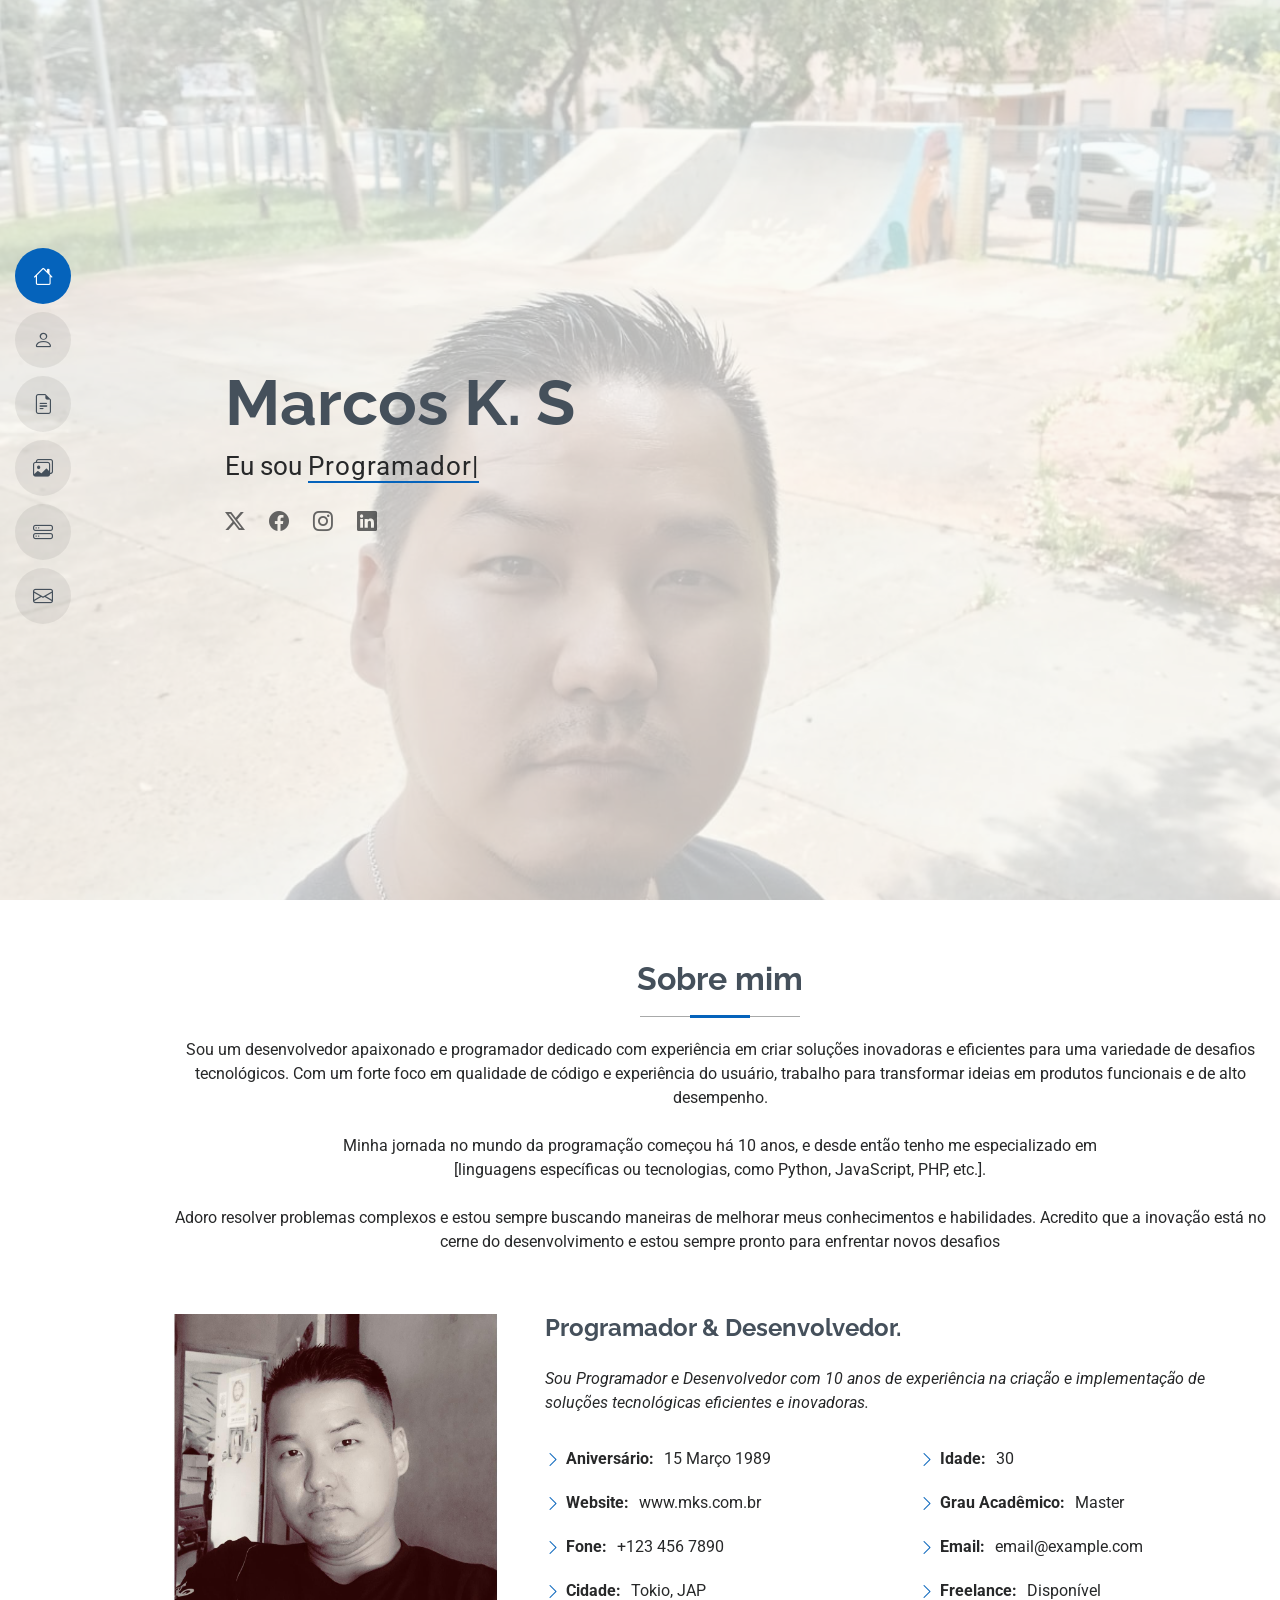
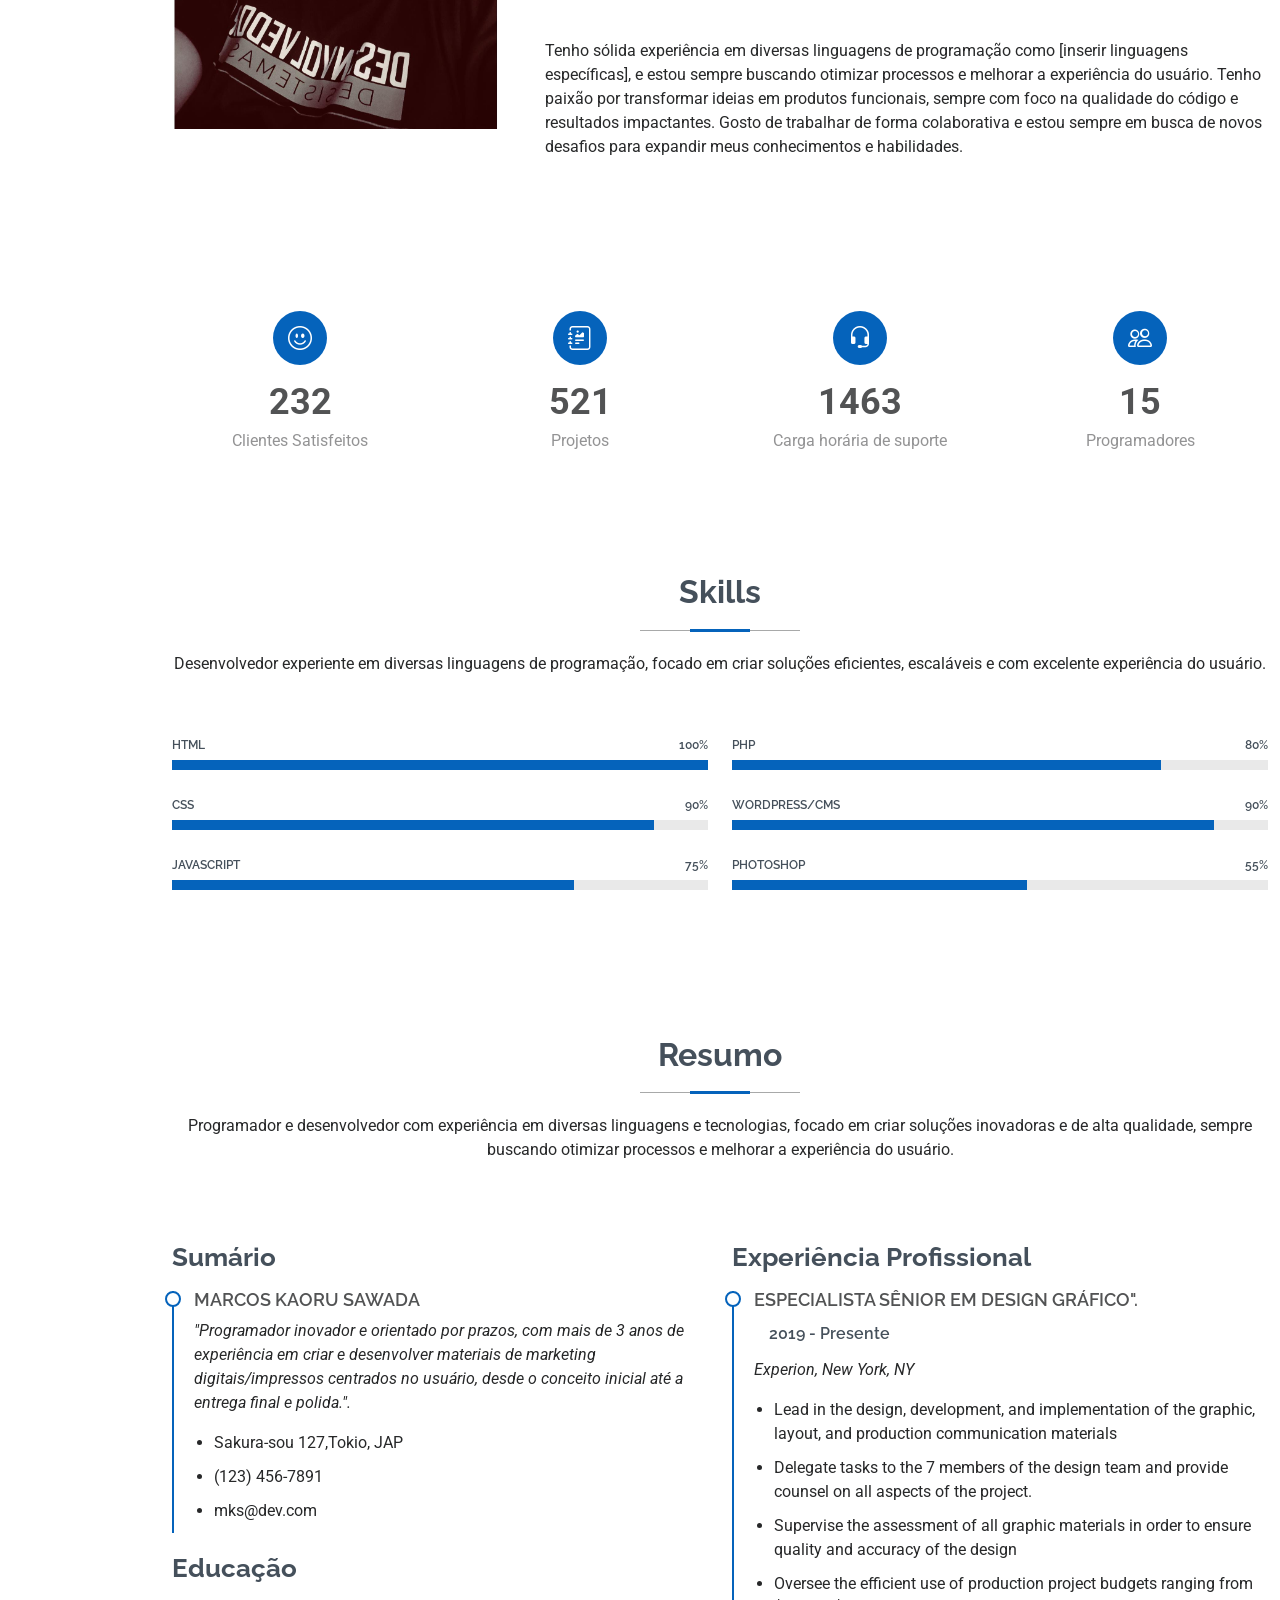
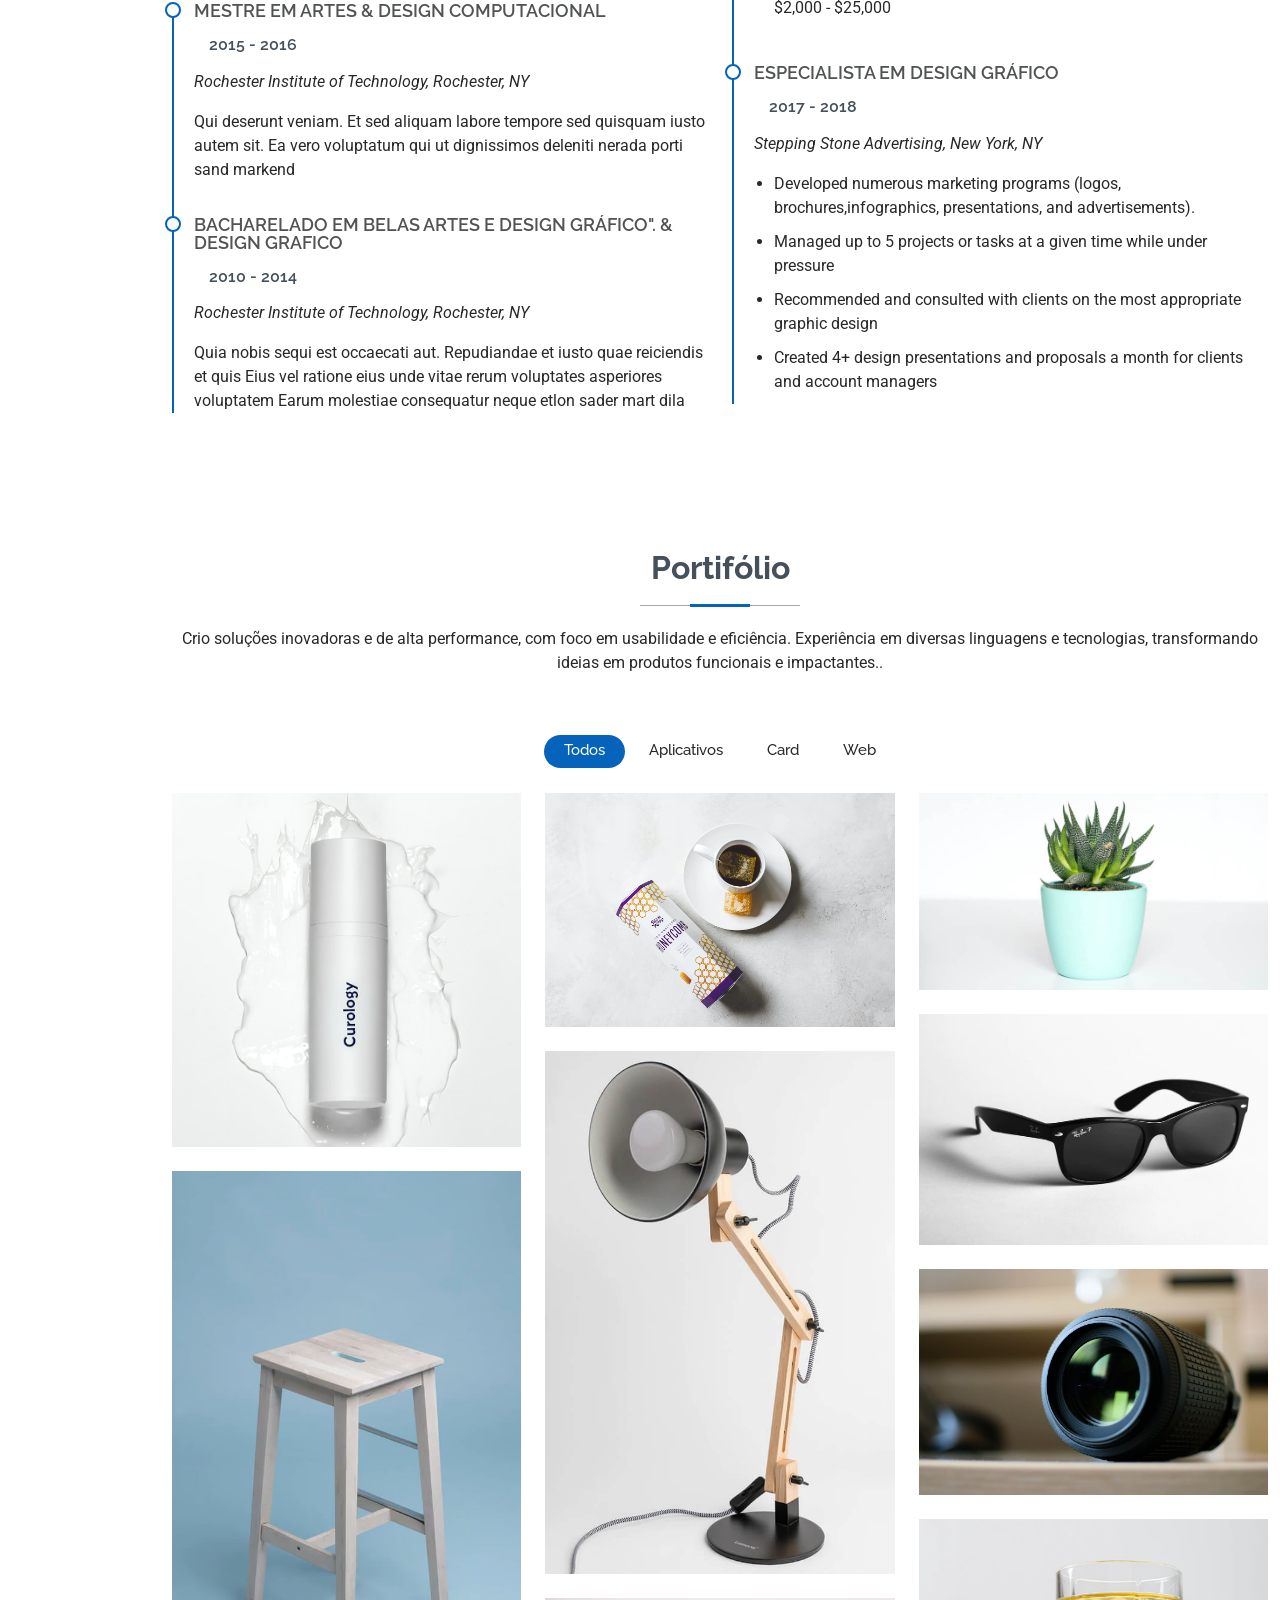
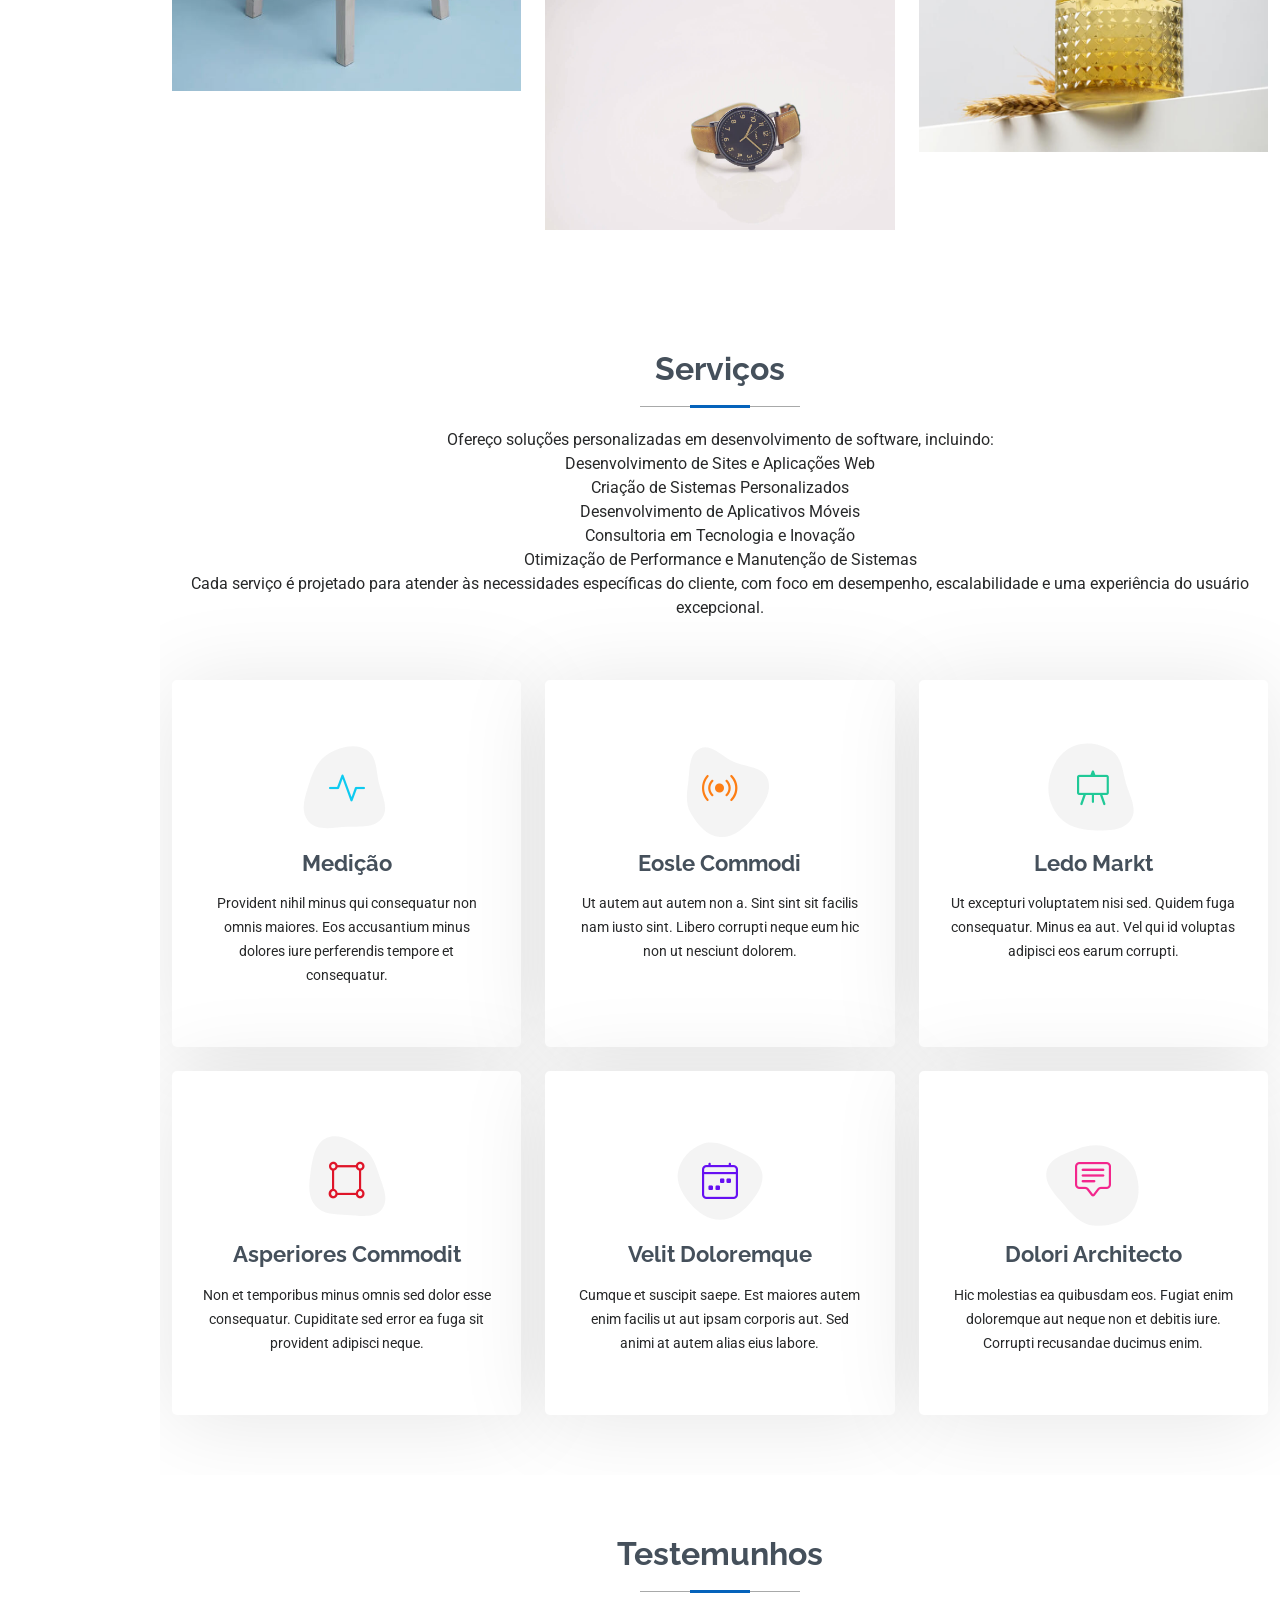
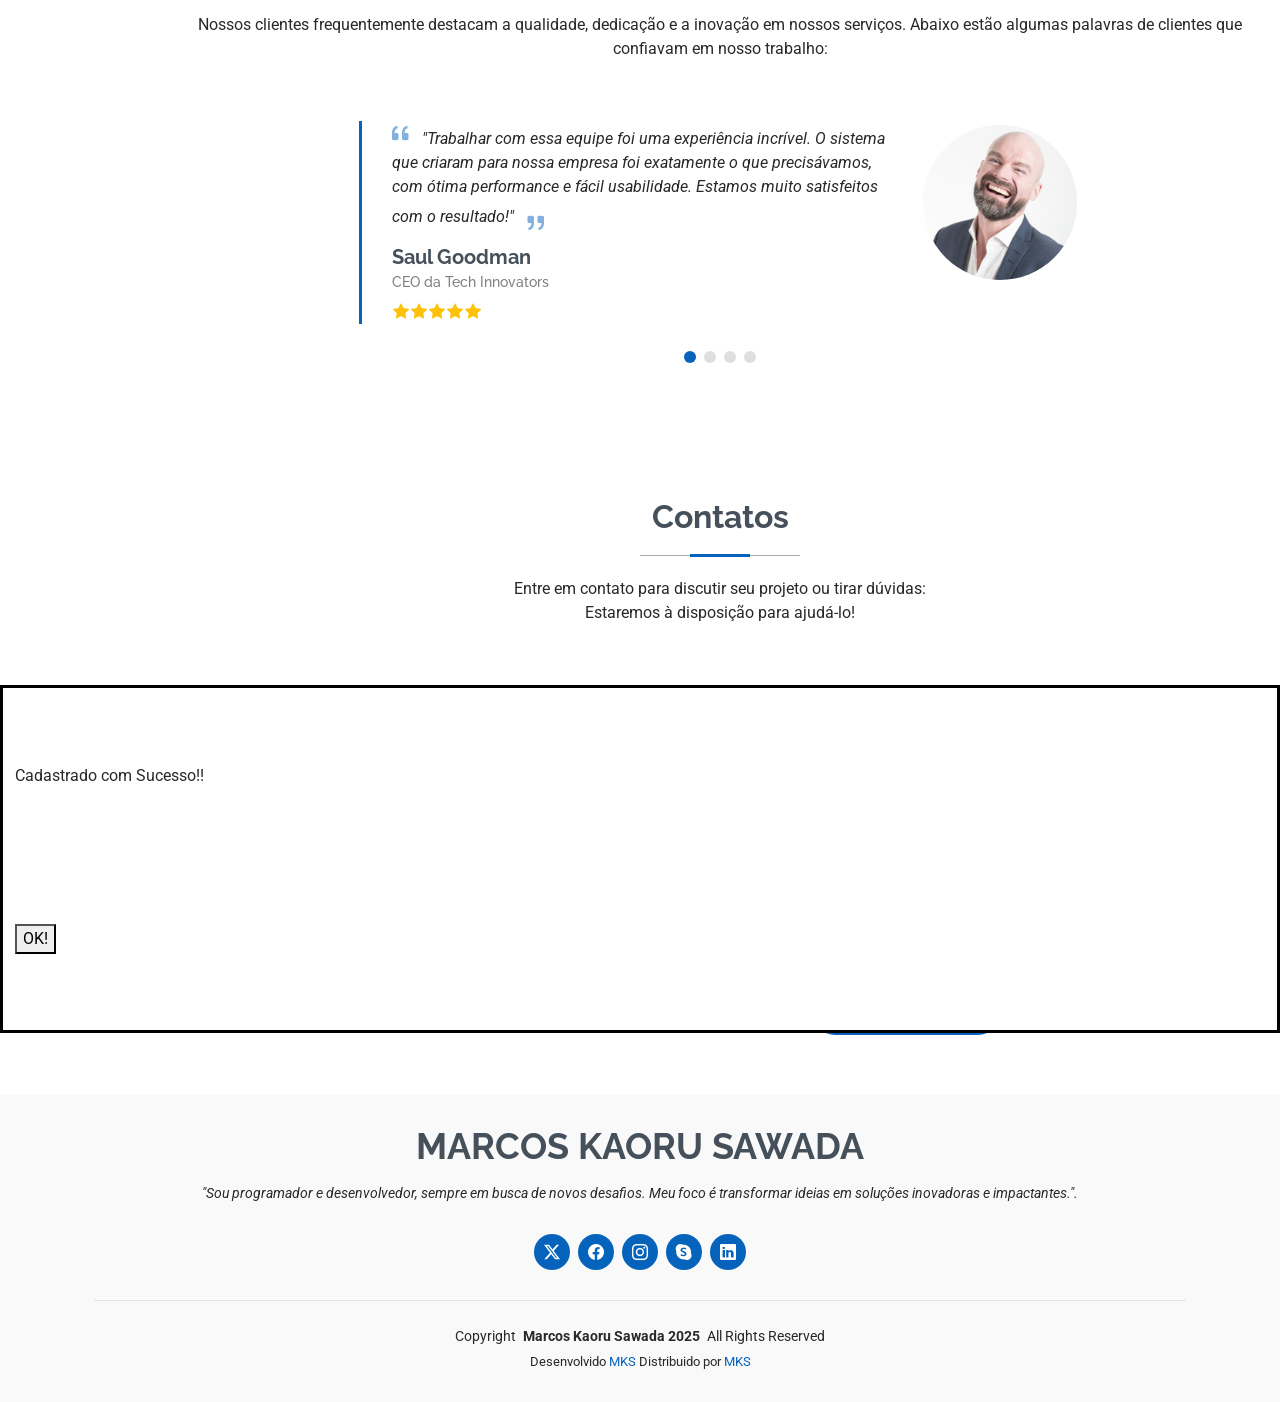
==== commit a5b27ef8: "linhas 02-29-744[748~768]-772-776[776~785]" ====
--- a/index.html
+++ b/index.html
@@ -1,5 +1,5 @@
 <!DOCTYPE html>
-<html lang="en">
+<html lang="pt-br">
 
 <head>
   <meta charset="utf-8">
@@ -26,6 +26,7 @@
 
   <!-- Main CSS File -->
   <link href="assets/css/main.css" rel="stylesheet">
+  <link href="assets/css/form_modal.css" rel="stylesheet">
 
   <!-- =======================================================
   * Template Name: MyResume
@@ -740,23 +741,23 @@
           </div>
 
           <div class="col-lg-8">
-            <form action="forms/contact.php" method="post" class="php-email-form" data-aos="fade-up" data-aos-delay="200">
+            <form action="forms/contact.php" method="post" id="formulario" class="php-email-form" data-aos="fade-up" data-aos-delay="200">
               <div class="row gy-4">
 
                 <div class="col-md-6">
-                  <input type="text" name="name" class="form-control" placeholder="Nome" required="">
+                  <input type="text" id="name" name="name" class="form-control" placeholder="Nome" required="">
                 </div>
 
                 <div class="col-md-6 ">
-                  <input type="email" class="form-control" name="email" placeholder="Email" required="">
+                  <input type="email" id="email" class="form-control" name="email" placeholder="Email" required="">
                 </div>
 
                 <div class="col-md-12">
-                  <input type="text" class="form-control" name="subject" placeholder="Assunto" required="">
+                  <input type="text" id="assunto" class="form-control" name="subject" placeholder="Assunto" required="">
                 </div>
 
                 <div class="col-md-12">
-                  <textarea class="form-control" name="message" rows="6" placeholder="Mensagem" required=""></textarea>
+                  <textarea id= "mensagem" class="form-control" name="message" rows="6" placeholder="Mensagem" required=""></textarea>
                 </div>
 
                 <div class="col-md-12 text-center">
@@ -764,12 +765,25 @@
                   <div class="error-message"></div>
                   <div class="sent-message">Your message has been sent. Thank you!</div>
 
-                  <button type="submit">Enviar Mensagem</button>
+                  <button id="botao" type="submit">Enviar Mensagem</button>
                 </div>
 
               </div>
+              <script src="./assets/js/script.js" defer></script>
             </form>
           </div><!-- End Contact Form -->
+
+          <dialog open id="modal" class="oculta">
+            <form method="dialog" id="form_modal">
+                <section>
+                    <p>Cadastrado com Sucesso!!</p>
+                </section>
+                <section>
+                    <button id="cadastrar2" type="submit">OK!</button>
+                </section>
+            </form>
+          </dialog>
+
 
         </div>
 
